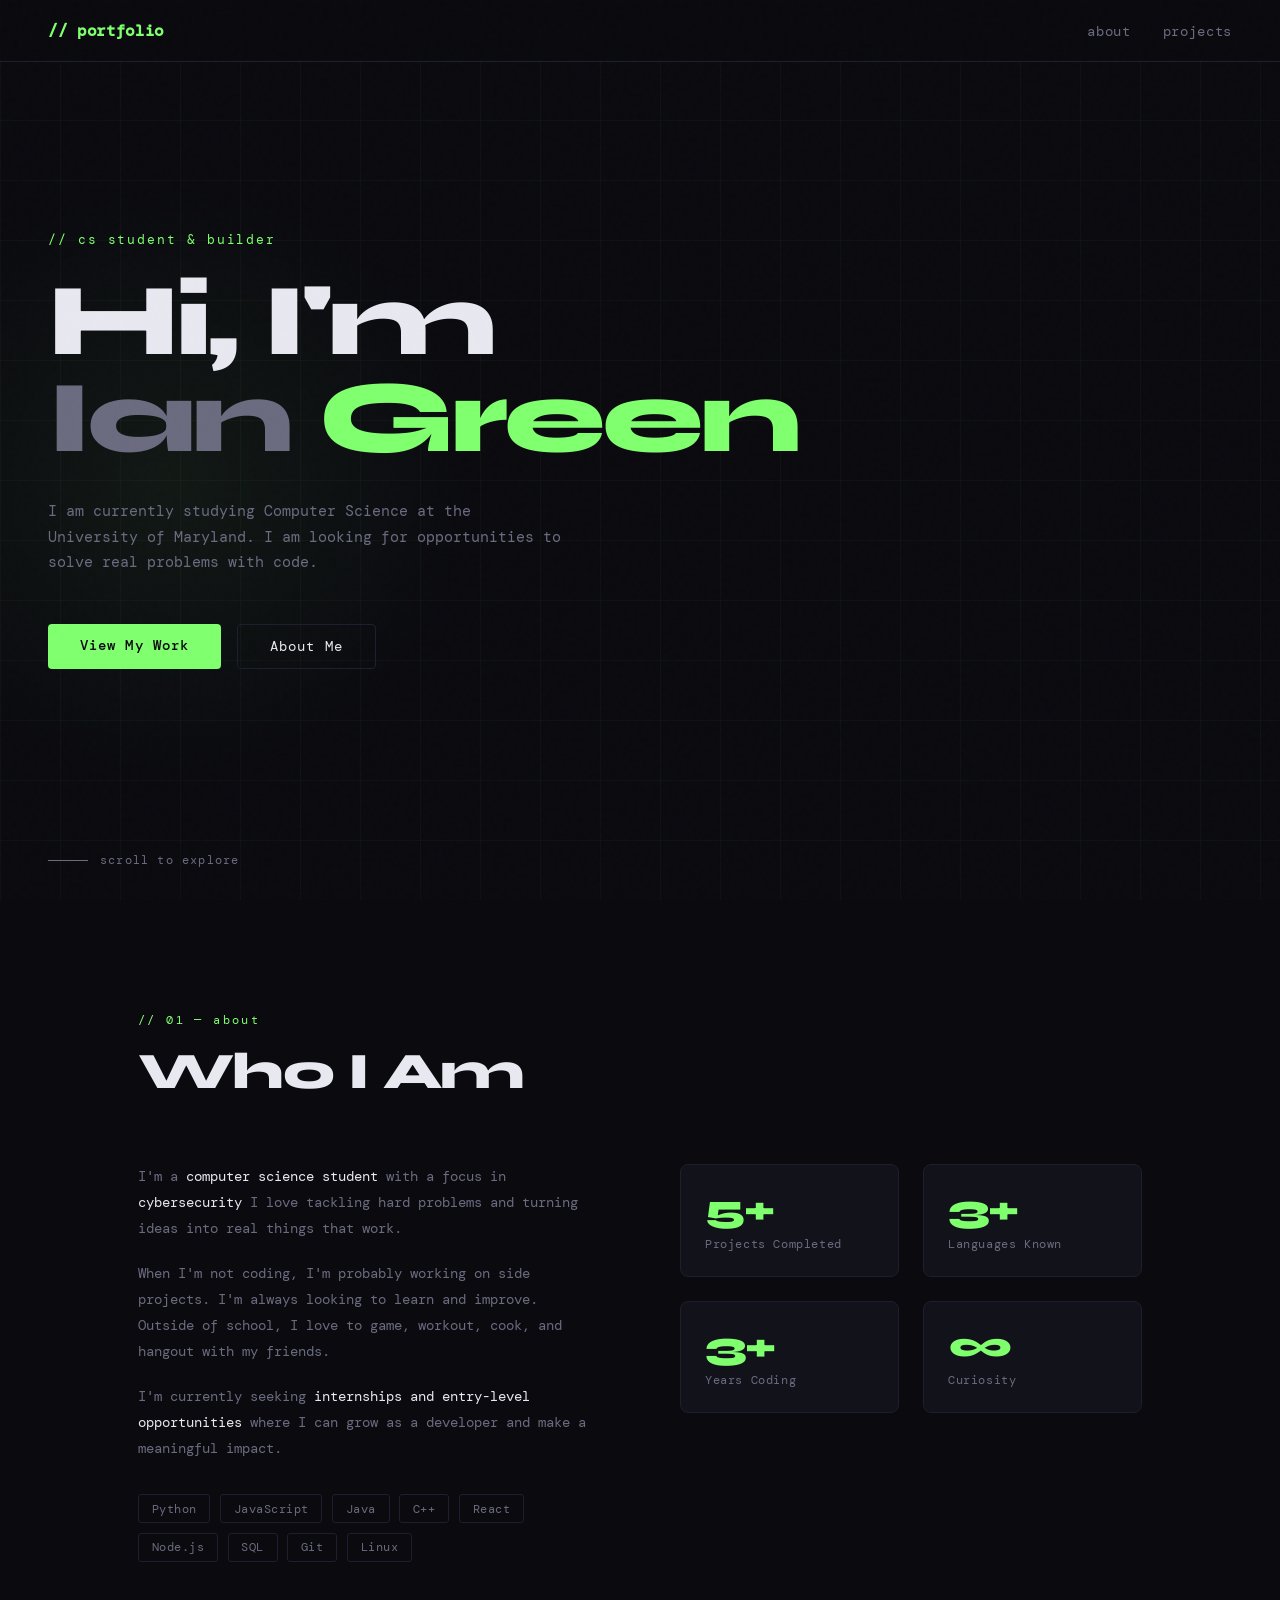
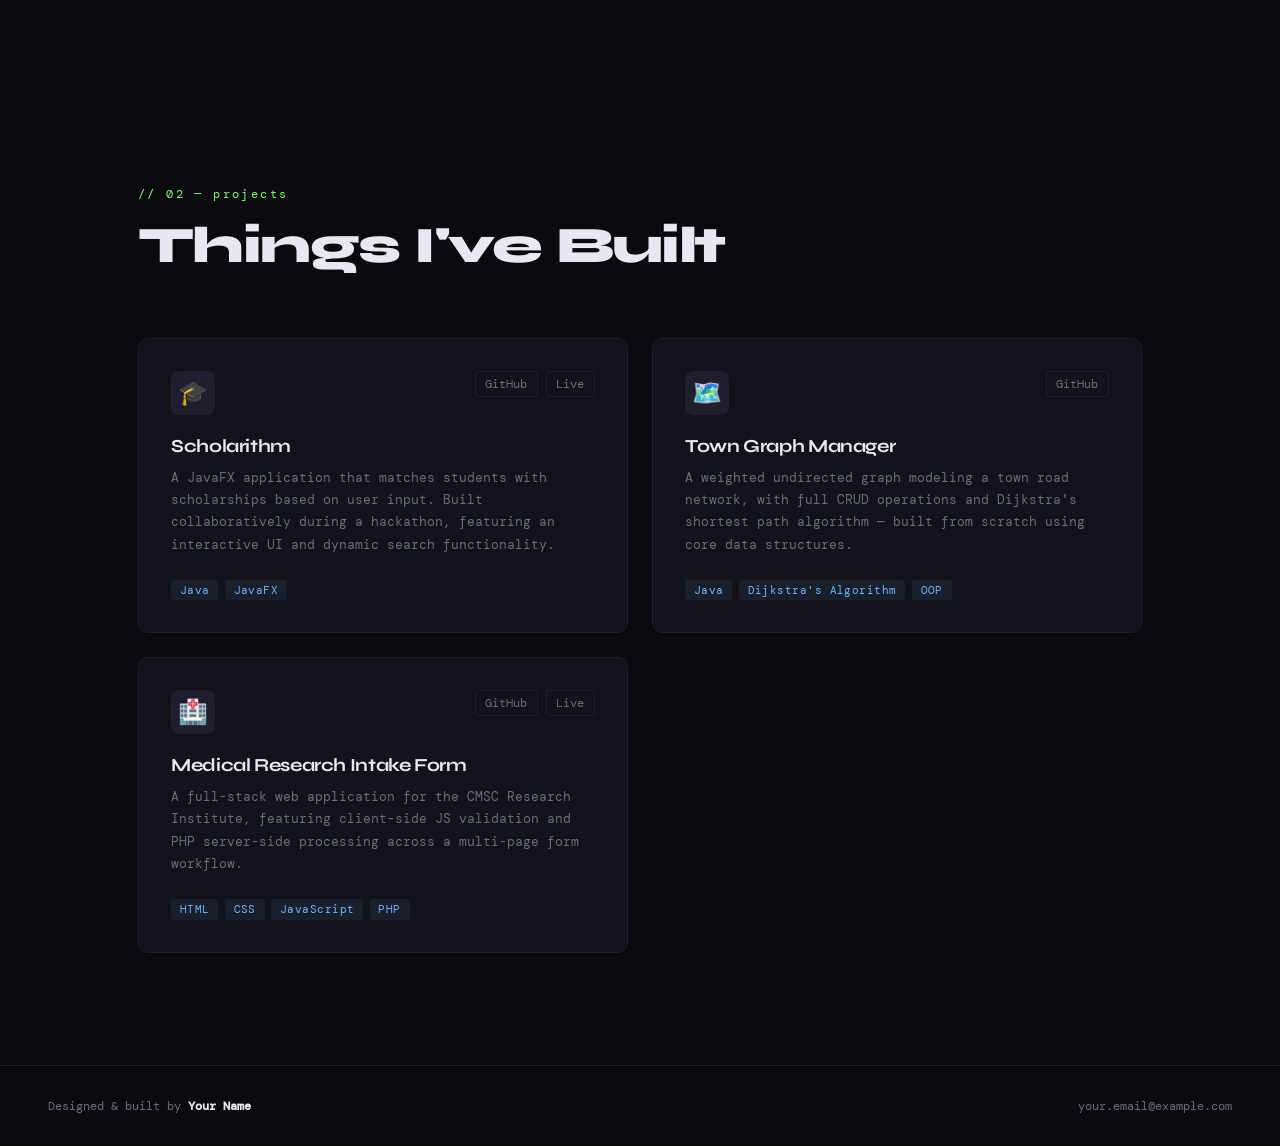
==== index.html @ 75ab5531 "added projects" ====
<!DOCTYPE html>
<html lang="en">
<head>
  <meta charset="UTF-8" />
  <meta name="viewport" content="width=device-width, initial-scale=1.0"/>
  <title>My Portfolio</title>
  <link href="https://fonts.googleapis.com/css2?family=Syne:wght@400;600;700;800&family=DM+Mono:wght@300;400;500&display=swap" rel="stylesheet"/>
  <link rel="stylesheet" href="style.css" />
</head>
<body>

<!-- NAV -->
<nav>
  <div class="nav-logo">// portfolio</div>
  <ul class="nav-links">
    <li><a href="#about">about</a></li>
    <li><a href="#projects">projects</a></li>
  </ul>
</nav>

<!-- HERO -->
<section id="hero">
  <div class="hero-grid-bg"></div>
  <div class="hero-glow"></div>
  <p class="hero-tag">// cs student &amp; builder</p>
  <h1>
    Hi, I'm<br>
    <span class="line2">Ian <span class="accent">Green</span></span>
  </h1>
  <p class="hero-desc">
    I am currently studying Computer Science at the University of Maryland.
    I am looking for opportunities to solve real problems with code.
  </p>
  <div class="hero-cta">
    <a href="#projects" class="btn btn-primary">View My Work</a>
    <a href="#about" class="btn btn-ghost">About Me</a>
  </div>
  <div class="hero-scroll">scroll to explore</div>
</section>

<!-- ABOUT -->
<section id="about">
  <p class="section-label reveal">// 01 — about</p>
  <h2 class="section-title reveal">Who I Am</h2>
  <div class="about-grid">
    <div class="about-text reveal">
      <p>
        I'm a <span>computer science student</span> with a focus in <span>cybersecurity</span>
        I love tackling hard problems and turning ideas into real things
        that work.
      </p>
      <p>
        When I'm not coding, I'm probably working on side projects.
        I'm always looking to learn and improve.
        Outside of school, I love to game, workout, cook, and hangout with my friends.
      </p>
      <p>
        I'm currently seeking <span>internships and entry-level
        opportunities</span> where I can grow as a developer and make
        a meaningful impact.
      </p>
      <div class="skills-list">
        <span class="skill-tag">Python</span>
        <span class="skill-tag">JavaScript</span>
        <span class="skill-tag">Java</span>
        <span class="skill-tag">C++</span>
        <span class="skill-tag">React</span>
        <span class="skill-tag">Node.js</span>
        <span class="skill-tag">SQL</span>
        <span class="skill-tag">Git</span>
        <span class="skill-tag">Linux</span>
      </div>
    </div>
    <div class="about-stats reveal">
      <div class="stat-card">
        <div class="stat-num">5+</div>
        <div class="stat-label">Projects Completed</div>
      </div>
      <div class="stat-card">
        <div class="stat-num">3+</div>
        <div class="stat-label">Languages Known</div>
      </div>
      <div class="stat-card">
        <div class="stat-num">3+</div>
        <div class="stat-label">Years Coding</div>
      </div>
      <div class="stat-card">
        <div class="stat-num">∞</div>
        <div class="stat-label">Curiosity</div>
      </div>
    </div>
  </div>
</section>

<!-- PROJECTS -->
<section id="projects">
  <p class="section-label reveal">// 02 — projects</p>
  <h2 class="section-title reveal">Things I've Built</h2>
  <div class="projects-grid">

    <div class="project-card reveal">
      <div class="project-top">
        <div class="project-icon">🎓</div>
        <div class="project-links">
          <a href="#">GitHub</a>
          <a href="#">Live</a>
        </div>
      </div>
      <div class="project-name">Scholarithm</div>
      <p class="project-desc">
        A JavaFX application that matches students with scholarships based on
        user input. Built collaboratively during a hackathon, featuring an
        interactive UI and dynamic search functionality.
      </p>
      <div class="project-stack">
        <span class="stack-tag">Java</span>
        <span class="stack-tag">JavaFX</span>
      </div>
    </div>

    <div class="project-card reveal">
      <div class="project-top">
        <div class="project-icon">🗺️</div>
        <div class="project-links">
          <a href="#">GitHub</a>
        </div>
      </div>
      <div class="project-name">Town Graph Manager</div>
      <p class="project-desc">
        A weighted undirected graph modeling a town road network, with full
        CRUD operations and Dijkstra's shortest path algorithm — built from
        scratch using core data structures.
      </p>
      <div class="project-stack">
        <span class="stack-tag">Java</span>
        <span class="stack-tag">Dijkstra's Algorithm</span>
        <span class="stack-tag">OOP</span>
      </div>
    </div>

    <div class="project-card reveal">
      <div class="project-top">
        <div class="project-icon">🏥</div>
        <div class="project-links">
          <a href="#">GitHub</a>
          <a href="#">Live</a>
        </div>
      </div>
      <div class="project-name">Medical Research Intake Form</div>
      <p class="project-desc">
        A full-stack web application for the CMSC Research Institute, featuring
        client-side JS validation and PHP server-side processing across a
        multi-page form workflow.
      </p>
      <div class="project-stack">
        <span class="stack-tag">HTML</span>
        <span class="stack-tag">CSS</span>
        <span class="stack-tag">JavaScript</span>
        <span class="stack-tag">PHP</span>
      </div>
    </div>

  </div>
</section>

<!-- FOOTER -->
<footer>
  <span>Designed &amp; built by <strong style="color:var(--text)">Your Name</strong></span>
  <span>your.email@example.com</span>
</footer>

<script src="script.js"></script>
</body>
</html>
---- style.css ----
*, *::before, *::after { box-sizing: border-box; margin: 0; padding: 0; }

:root {
  --bg: #0a0a0f;
  --surface: #12121a;
  --border: #1e1e2e;
  --accent: #7fff6e;
  --accent2: #6eb5ff;
  --text: #e8e8f0;
  --muted: #6b6b80;
  --font-display: 'Syne', sans-serif;
  --font-mono: 'DM Mono', monospace;
}

html { scroll-behavior: smooth; }

body {
  background: var(--bg);
  color: var(--text);
  font-family: var(--font-display);
  overflow-x: hidden;
}

/* ── NOISE OVERLAY ── */
body::before {
  content: '';
  position: fixed;
  inset: 0;
  background-image: url("data:image/svg+xml,%3Csvg viewBox='0 0 200 200' xmlns='http://www.w3.org/2000/svg'%3E%3Cfilter id='n'%3E%3CfeTurbulence type='fractalNoise' baseFrequency='0.9' numOctaves='4' stitchTiles='stitch'/%3E%3C/filter%3E%3Crect width='100%25' height='100%25' filter='url(%23n)' opacity='0.04'/%3E%3C/svg%3E");
  pointer-events: none;
  z-index: 1000;
  opacity: 0.4;
}

/* ── NAV ── */
nav {
  position: fixed;
  top: 0; left: 0; right: 0;
  z-index: 100;
  display: flex;
  justify-content: space-between;
  align-items: center;
  padding: 1.25rem 3rem;
  backdrop-filter: blur(12px);
  border-bottom: 1px solid var(--border);
  background: rgba(10,10,15,0.7);
}

.nav-logo {
  font-size: 1rem;
  font-weight: 800;
  letter-spacing: -0.02em;
  color: var(--accent);
  font-family: var(--font-mono);
}

.nav-links { display: flex; gap: 2rem; list-style: none; }
.nav-links a {
  color: var(--muted);
  text-decoration: none;
  font-size: 0.85rem;
  font-family: var(--font-mono);
  letter-spacing: 0.05em;
  transition: color 0.2s;
}
.nav-links a:hover { color: var(--accent); }

/* ── HERO ── */
#hero {
  min-height: 100vh;
  display: flex;
  flex-direction: column;
  justify-content: center;
  padding: 0 3rem;
  position: relative;
  overflow: hidden;
}

.hero-grid-bg {
  position: absolute;
  inset: 0;
  background-image:
    linear-gradient(rgba(127,255,110,0.03) 1px, transparent 1px),
    linear-gradient(90deg, rgba(127,255,110,0.03) 1px, transparent 1px);
  background-size: 60px 60px;
  pointer-events: none;
}

.hero-glow {
  position: absolute;
  top: 20%; left: -10%;
  width: 600px; height: 600px;
  background: radial-gradient(circle, rgba(127,255,110,0.06) 0%, transparent 70%);
  pointer-events: none;
}

.hero-tag {
  font-family: var(--font-mono);
  font-size: 0.8rem;
  color: var(--accent);
  letter-spacing: 0.15em;
  margin-bottom: 1.5rem;
  opacity: 0;
  animation: fadeUp 0.6s 0.2s forwards;
}

h1 {
  font-size: clamp(3rem, 8vw, 7rem);
  font-weight: 800;
  line-height: 0.95;
  letter-spacing: -0.04em;
  margin-bottom: 2rem;
  opacity: 0;
  animation: fadeUp 0.7s 0.4s forwards;
}

h1 .line2 { color: var(--muted); }
h1 .accent { color: var(--accent); }

.hero-desc {
  max-width: 520px;
  font-family: var(--font-mono);
  font-size: 0.95rem;
  line-height: 1.7;
  color: var(--muted);
  margin-bottom: 3rem;
  opacity: 0;
  animation: fadeUp 0.7s 0.6s forwards;
}

.hero-cta {
  display: flex; gap: 1rem; flex-wrap: wrap;
  opacity: 0;
  animation: fadeUp 0.7s 0.8s forwards;
}

.btn {
  padding: 0.8rem 2rem;
  font-family: var(--font-mono);
  font-size: 0.85rem;
  letter-spacing: 0.08em;
  border-radius: 4px;
  text-decoration: none;
  cursor: pointer;
  transition: all 0.2s;
  border: none;
}
.btn-primary {
  background: var(--accent);
  color: #0a0a0f;
  font-weight: 500;
}
.btn-primary:hover { background: #a0ffaa; transform: translateY(-2px); }
.btn-ghost {
  background: transparent;
  color: var(--text);
  border: 1px solid var(--border);
}
.btn-ghost:hover { border-color: var(--accent); color: var(--accent); transform: translateY(-2px); }

.hero-scroll {
  position: absolute;
  bottom: 2rem; left: 3rem;
  font-family: var(--font-mono);
  font-size: 0.75rem;
  color: var(--muted);
  letter-spacing: 0.1em;
  display: flex; align-items: center; gap: 0.75rem;
  opacity: 0;
  animation: fadeUp 0.7s 1.1s forwards;
}
.hero-scroll::before {
  content: '';
  display: block;
  width: 40px; height: 1px;
  background: var(--muted);
}

/* ── SECTIONS ── */
section { padding: 7rem 3rem; }
.section-label {
  font-family: var(--font-mono);
  font-size: 0.75rem;
  color: var(--accent);
  letter-spacing: 0.2em;
  margin-bottom: 1rem;
}
.section-title {
  font-size: clamp(2rem, 4vw, 3.5rem);
  font-weight: 800;
  letter-spacing: -0.03em;
  margin-bottom: 4rem;
  line-height: 1.1;
}

/* ── ABOUT ── */
#about { max-width: 1100px; margin: 0 auto; }
.about-grid {
  display: grid;
  grid-template-columns: 1fr 1fr;
  gap: 5rem;
  align-items: start;
}

.about-text p {
  font-family: var(--font-mono);
  font-size: 0.9rem;
  line-height: 1.8;
  color: var(--muted);
  margin-bottom: 1.2rem;
}
.about-text p span { color: var(--text); }

.about-stats {
  display: grid;
  grid-template-columns: 1fr 1fr;
  gap: 1.5rem;
}
.stat-card {
  background: var(--surface);
  border: 1px solid var(--border);
  border-radius: 8px;
  padding: 1.5rem;
  transition: border-color 0.2s, transform 0.2s;
}
.stat-card:hover { border-color: var(--accent); transform: translateY(-3px); }
.stat-num {
  font-size: 2.5rem;
  font-weight: 800;
  color: var(--accent);
  letter-spacing: -0.04em;
  line-height: 1;
  margin-bottom: 0.4rem;
}
.stat-label {
  font-family: var(--font-mono);
  font-size: 0.75rem;
  color: var(--muted);
  letter-spacing: 0.05em;
}

.skills-list {
  margin-top: 2rem;
  display: flex;
  flex-wrap: wrap;
  gap: 0.6rem;
}
.skill-tag {
  font-family: var(--font-mono);
  font-size: 0.75rem;
  padding: 0.35rem 0.8rem;
  background: transparent;
  border: 1px solid var(--border);
  border-radius: 3px;
  color: var(--muted);
  letter-spacing: 0.04em;
  transition: all 0.2s;
}
.skill-tag:hover { border-color: var(--accent2); color: var(--accent2); }

/* ── PROJECTS ── */
#projects { max-width: 1100px; margin: 0 auto; }

.projects-grid {
  display: grid;
  grid-template-columns: repeat(auto-fill, minmax(320px, 1fr));
  gap: 1.5rem;
}

.project-card {
  background: var(--surface);
  border: 1px solid var(--border);
  border-radius: 10px;
  padding: 2rem;
  position: relative;
  overflow: hidden;
  transition: border-color 0.3s, transform 0.3s;
  cursor: default;
}
.project-card::before {
  content: '';
  position: absolute;
  top: 0; left: 0; right: 0;
  height: 2px;
  background: linear-gradient(90deg, var(--accent), var(--accent2));
  transform: scaleX(0);
  transform-origin: left;
  transition: transform 0.3s;
}
.project-card:hover { border-color: transparent; transform: translateY(-5px); }
.project-card:hover::before { transform: scaleX(1); }

.project-top {
  display: flex;
  justify-content: space-between;
  align-items: flex-start;
  margin-bottom: 1.25rem;
}
.project-icon {
  font-size: 1.5rem;
  background: var(--border);
  width: 44px; height: 44px;
  border-radius: 8px;
  display: flex; align-items: center; justify-content: center;
}
.project-links { display: flex; gap: 0.5rem; }
.project-links a {
  color: var(--muted);
  text-decoration: none;
  font-size: 0.75rem;
  font-family: var(--font-mono);
  padding: 0.25rem 0.6rem;
  border: 1px solid var(--border);
  border-radius: 3px;
  transition: all 0.2s;
}
.project-links a:hover { color: var(--accent); border-color: var(--accent); }

.project-name {
  font-size: 1.15rem;
  font-weight: 700;
  margin-bottom: 0.6rem;
  letter-spacing: -0.02em;
}
.project-desc {
  font-family: var(--font-mono);
  font-size: 0.82rem;
  line-height: 1.7;
  color: var(--muted);
  margin-bottom: 1.5rem;
}
.project-stack {
  display: flex; flex-wrap: wrap; gap: 0.4rem;
}
.stack-tag {
  font-family: var(--font-mono);
  font-size: 0.7rem;
  color: var(--accent2);
  background: rgba(110,181,255,0.08);
  padding: 0.2rem 0.55rem;
  border-radius: 3px;
  letter-spacing: 0.04em;
}

/* ── FOOTER ── */
footer {
  border-top: 1px solid var(--border);
  padding: 2rem 3rem;
  display: flex;
  justify-content: space-between;
  align-items: center;
  font-family: var(--font-mono);
  font-size: 0.78rem;
  color: var(--muted);
}

/* ── ANIMATIONS ── */
@keyframes fadeUp {
  from { opacity: 0; transform: translateY(24px); }
  to   { opacity: 1; transform: translateY(0); }
}

.reveal {
  opacity: 0;
  transform: translateY(30px);
  transition: opacity 0.6s, transform 0.6s;
}
.reveal.visible { opacity: 1; transform: none; }

/* ── RESPONSIVE ── */
@media (max-width: 768px) {
  nav { padding: 1rem 1.5rem; }
  .nav-links { display: none; }
  #hero, section { padding-left: 1.5rem; padding-right: 1.5rem; }
  .about-grid { grid-template-columns: 1fr; gap: 3rem; }
  .hero-scroll { left: 1.5rem; }
  footer { flex-direction: column; gap: 0.5rem; text-align: center; }
}
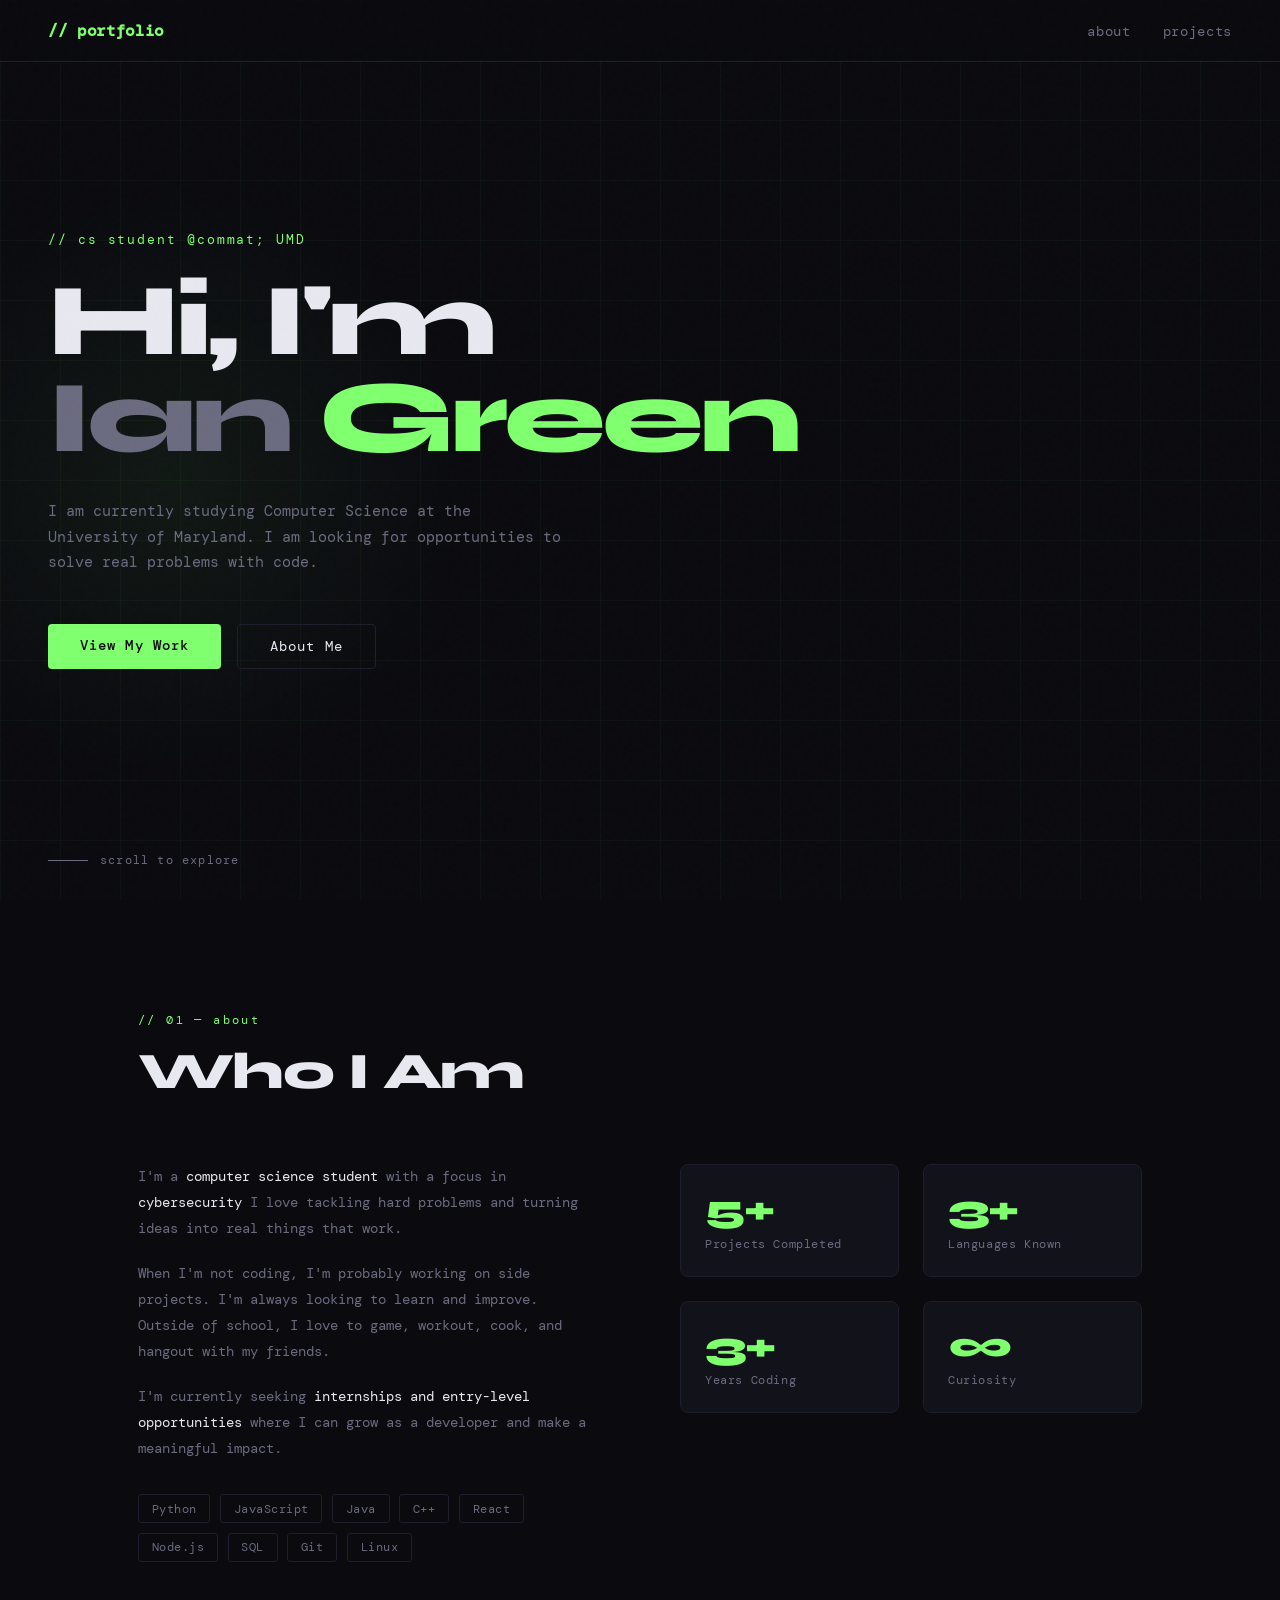
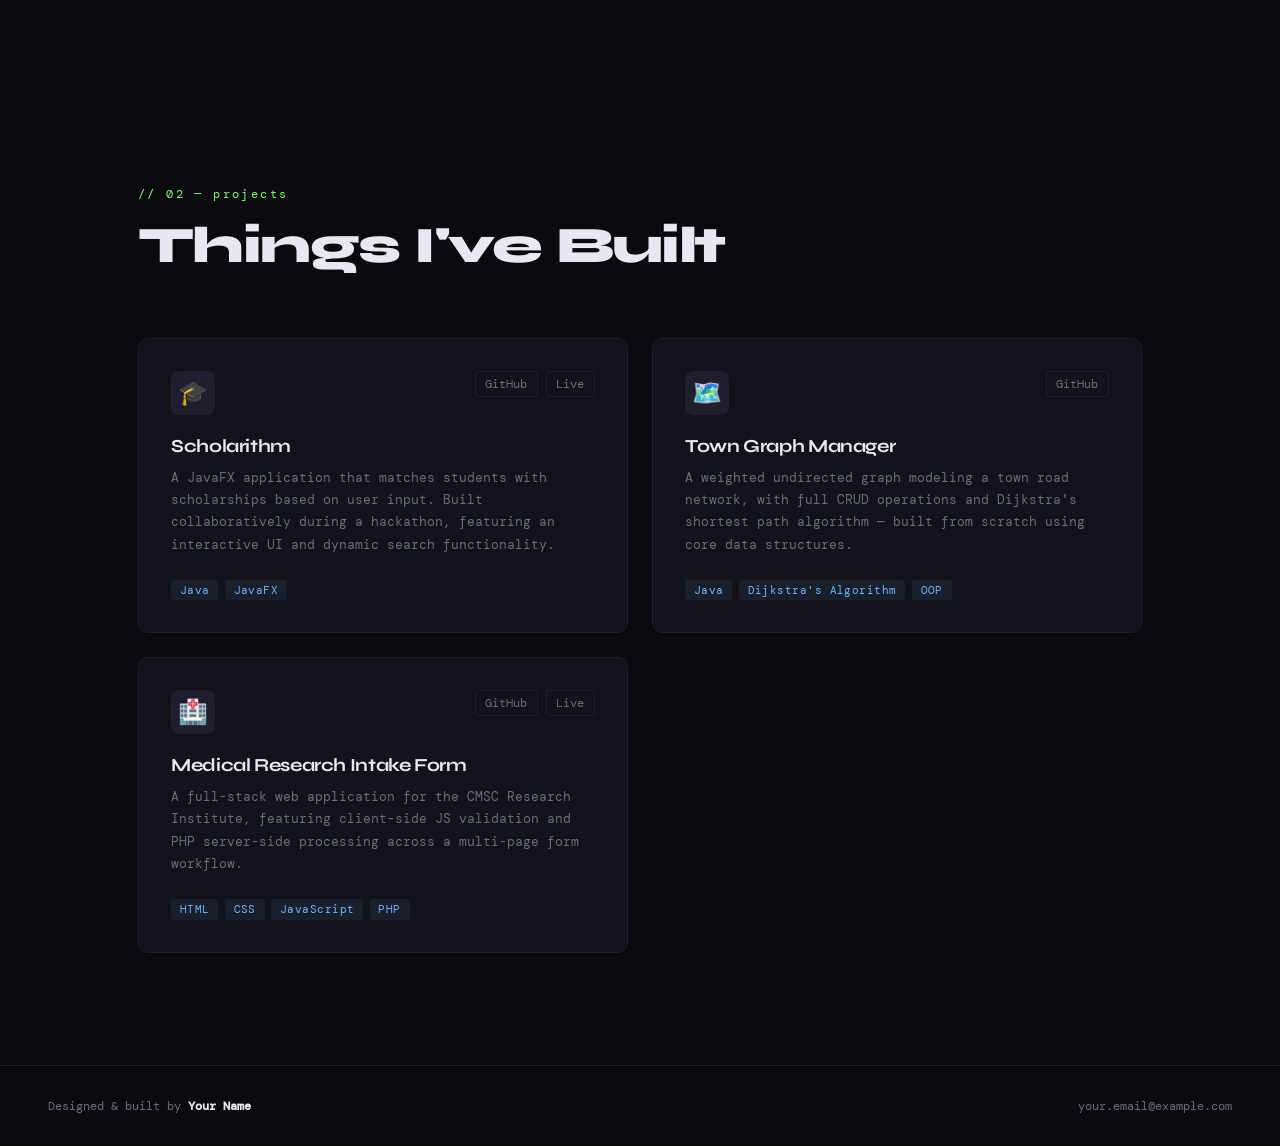
==== commit 17c68967: "Update hero tag to include '@commat; UMD'" ====
--- a/index.html
+++ b/index.html
@@ -22,7 +22,7 @@
 <section id="hero">
   <div class="hero-grid-bg"></div>
   <div class="hero-glow"></div>
-  <p class="hero-tag">// cs student &amp; builder</p>
+  <p class="hero-tag">// cs student @commat; UMD </p>
   <h1>
     Hi, I'm<br>
     <span class="line2">Ian <span class="accent">Green</span></span>
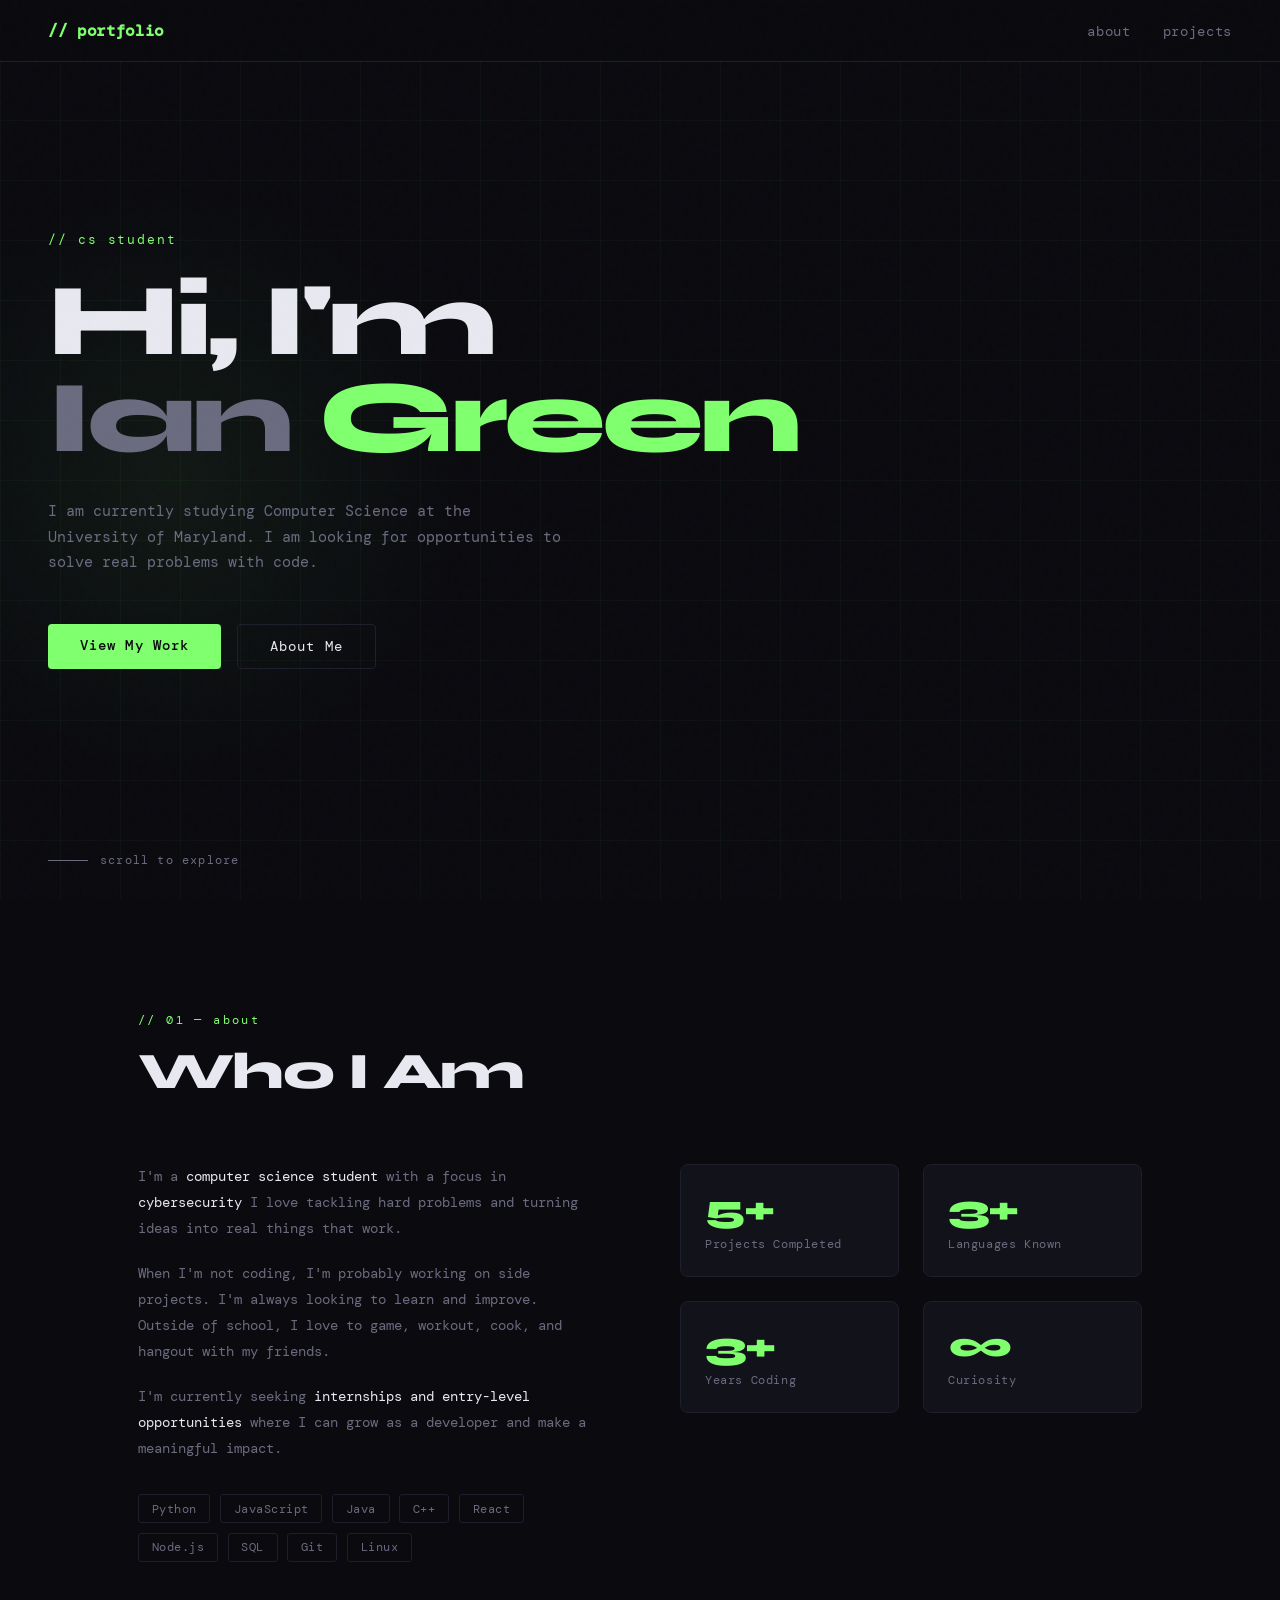
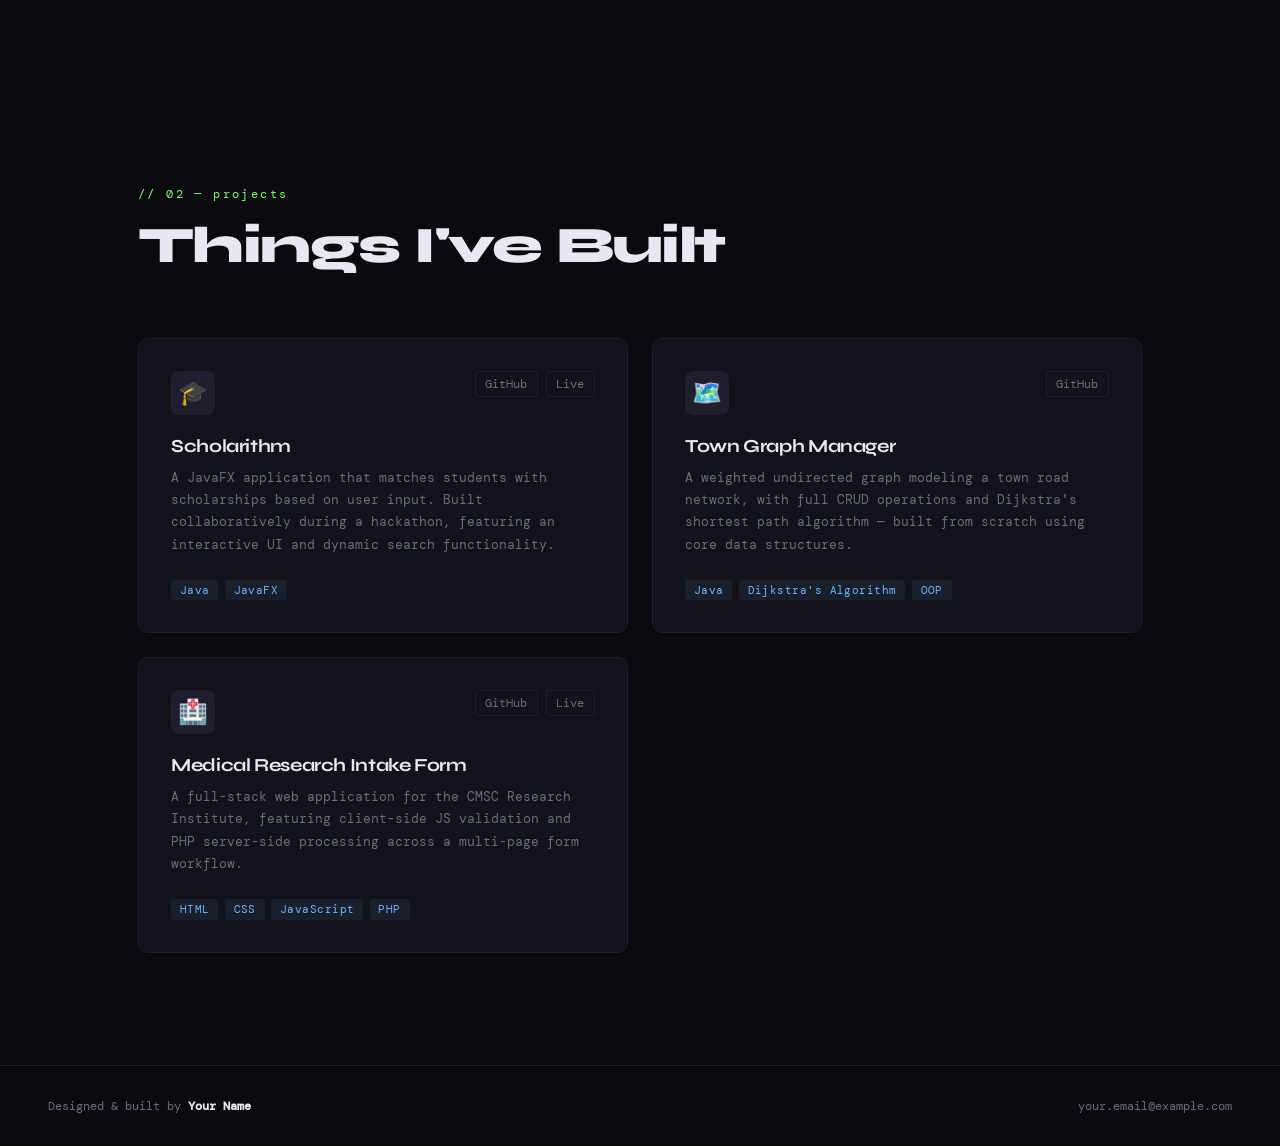
==== commit f613be87: "Remove '@commat; UMD' from hero tag" ====
--- a/index.html
+++ b/index.html
@@ -22,7 +22,7 @@
 <section id="hero">
   <div class="hero-grid-bg"></div>
   <div class="hero-glow"></div>
-  <p class="hero-tag">// cs student @commat; UMD </p>
+  <p class="hero-tag">// cs student </p>
   <h1>
     Hi, I'm<br>
     <span class="line2">Ian <span class="accent">Green</span></span>
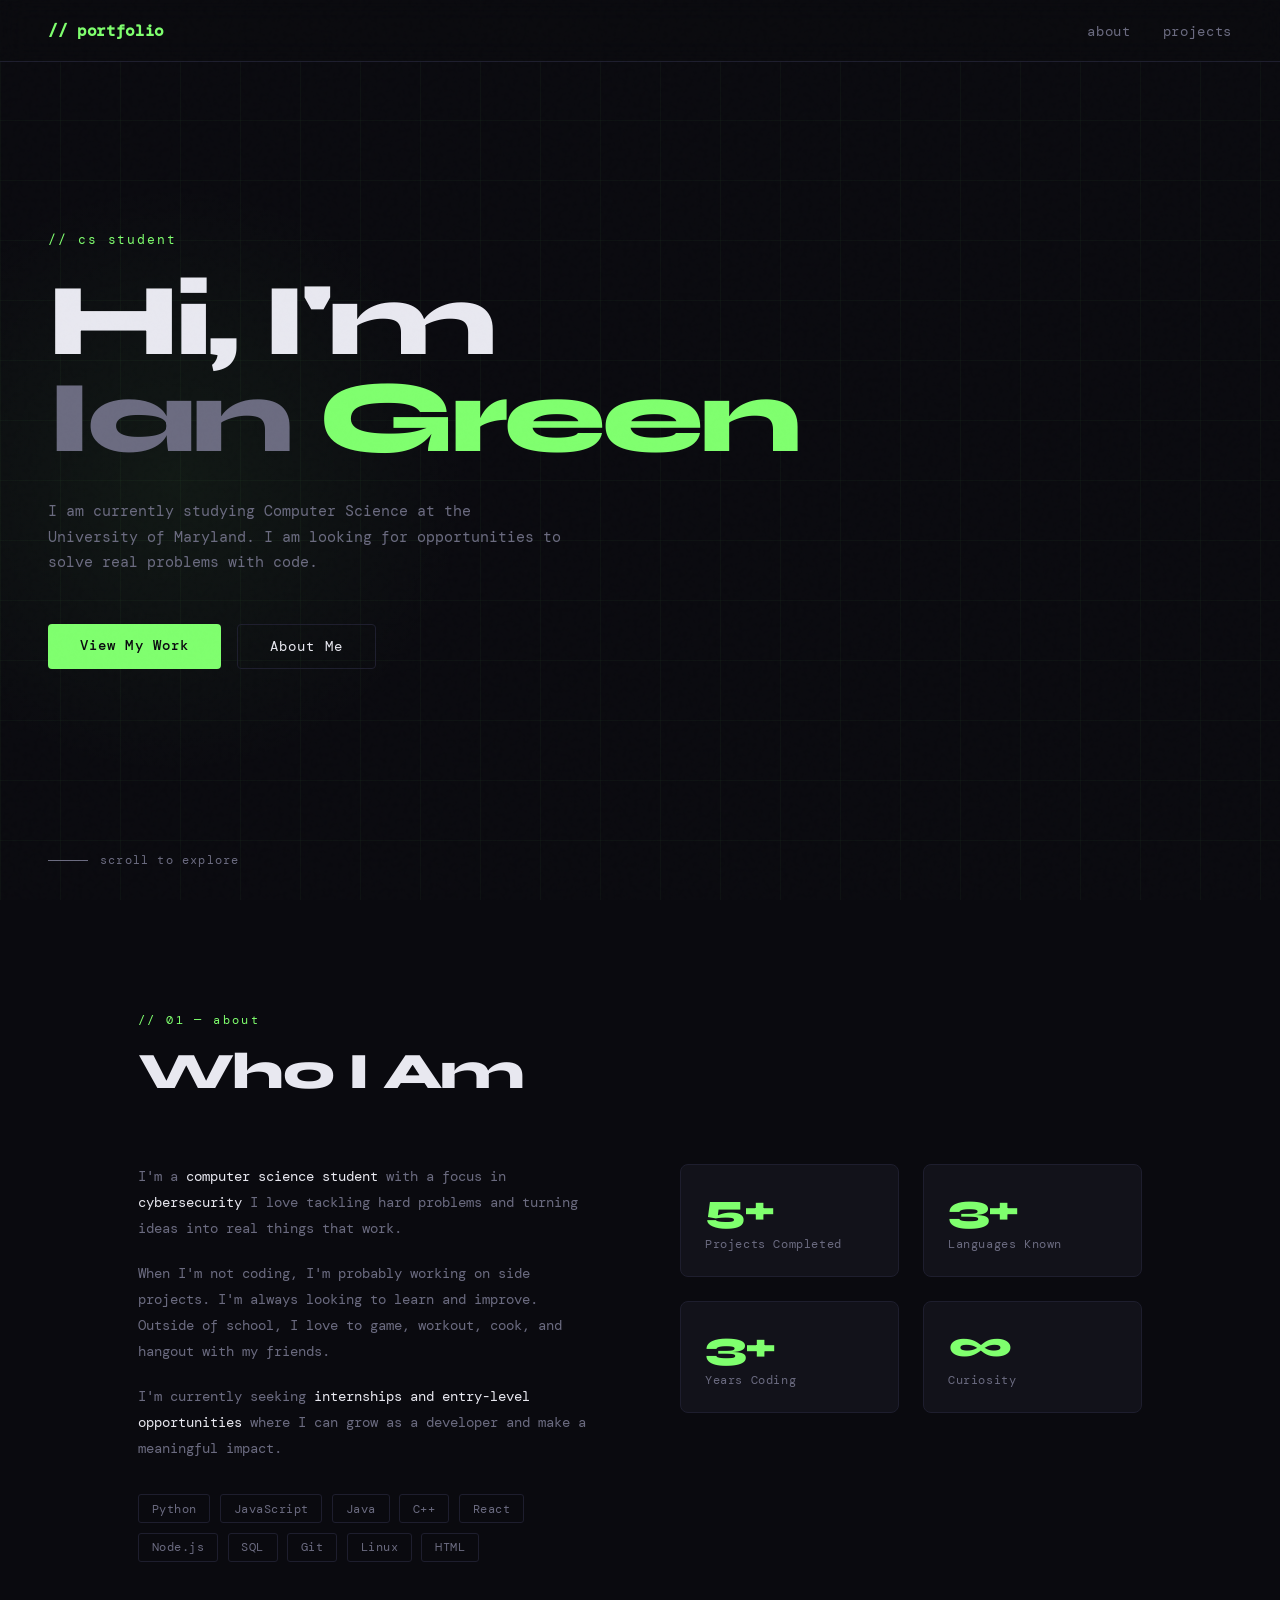
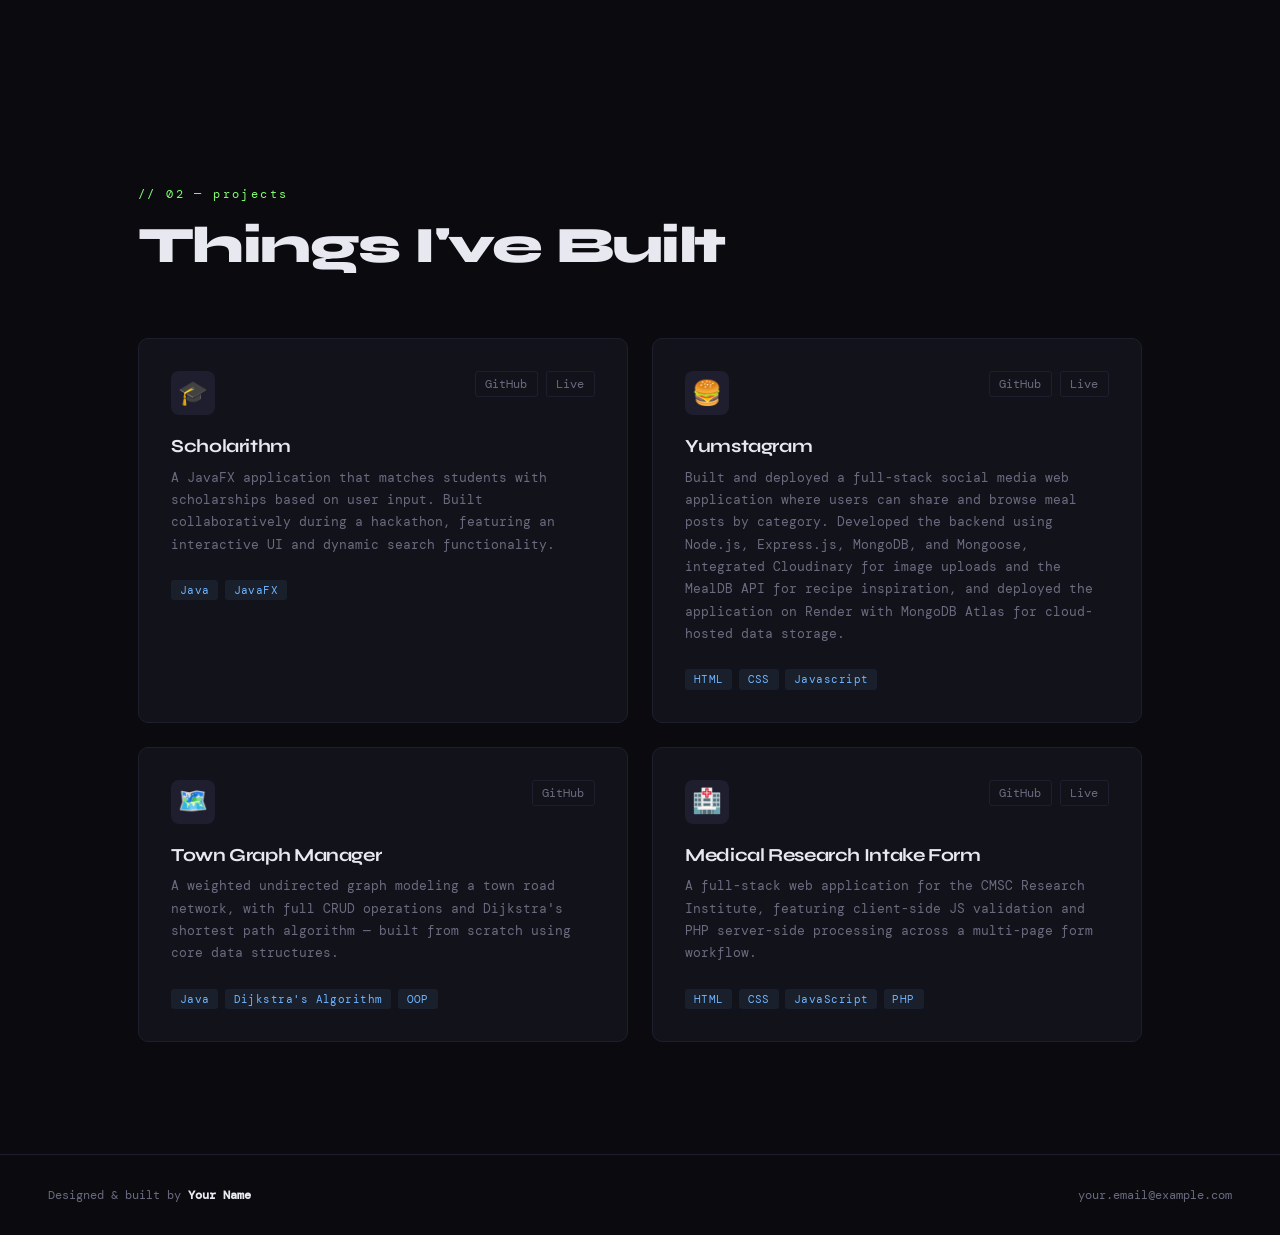
==== commit 29ded5d0: "Add project card for Yumstagram Added a new project card for 'Yumstagram' with details about its fea" ====
--- a/index.html
+++ b/index.html
@@ -69,6 +69,7 @@
         <span class="skill-tag">SQL</span>
         <span class="skill-tag">Git</span>
         <span class="skill-tag">Linux</span>
+        <span class="skill-tag">HTML</span>
       </div>
     </div>
     <div class="about-stats reveal">
@@ -118,6 +119,29 @@
       </div>
     </div>
 
+      <div class="project-card reveal">
+      <div class="project-top">
+        <div class="project-icon">🍔</div>
+        <div class="project-links">
+          <a href="#">GitHub</a>
+          <a href="#">Live</a>
+        </div>
+      </div>
+      <div class="project-name">Yumstagram</div>
+      <p class="project-desc">
+        Built and deployed a full-stack social media web application where users 
+        can share and browse meal posts by category. Developed the backend using Node.js, 
+        Express.js, MongoDB, and Mongoose, integrated Cloudinary for image uploads and 
+        the MealDB API for recipe inspiration, and deployed the application on Render 
+        with MongoDB Atlas for cloud-hosted data storage.
+      </p>
+      <div class="project-stack">
+        <span class="stack-tag">HTML</span>
+        <span class="stack-tag">CSS</span>
+        <span class="stack-tag">Javascript</span>
+      </div>
+    </div>
+    
     <div class="project-card reveal">
       <div class="project-top">
         <div class="project-icon">🗺️</div>
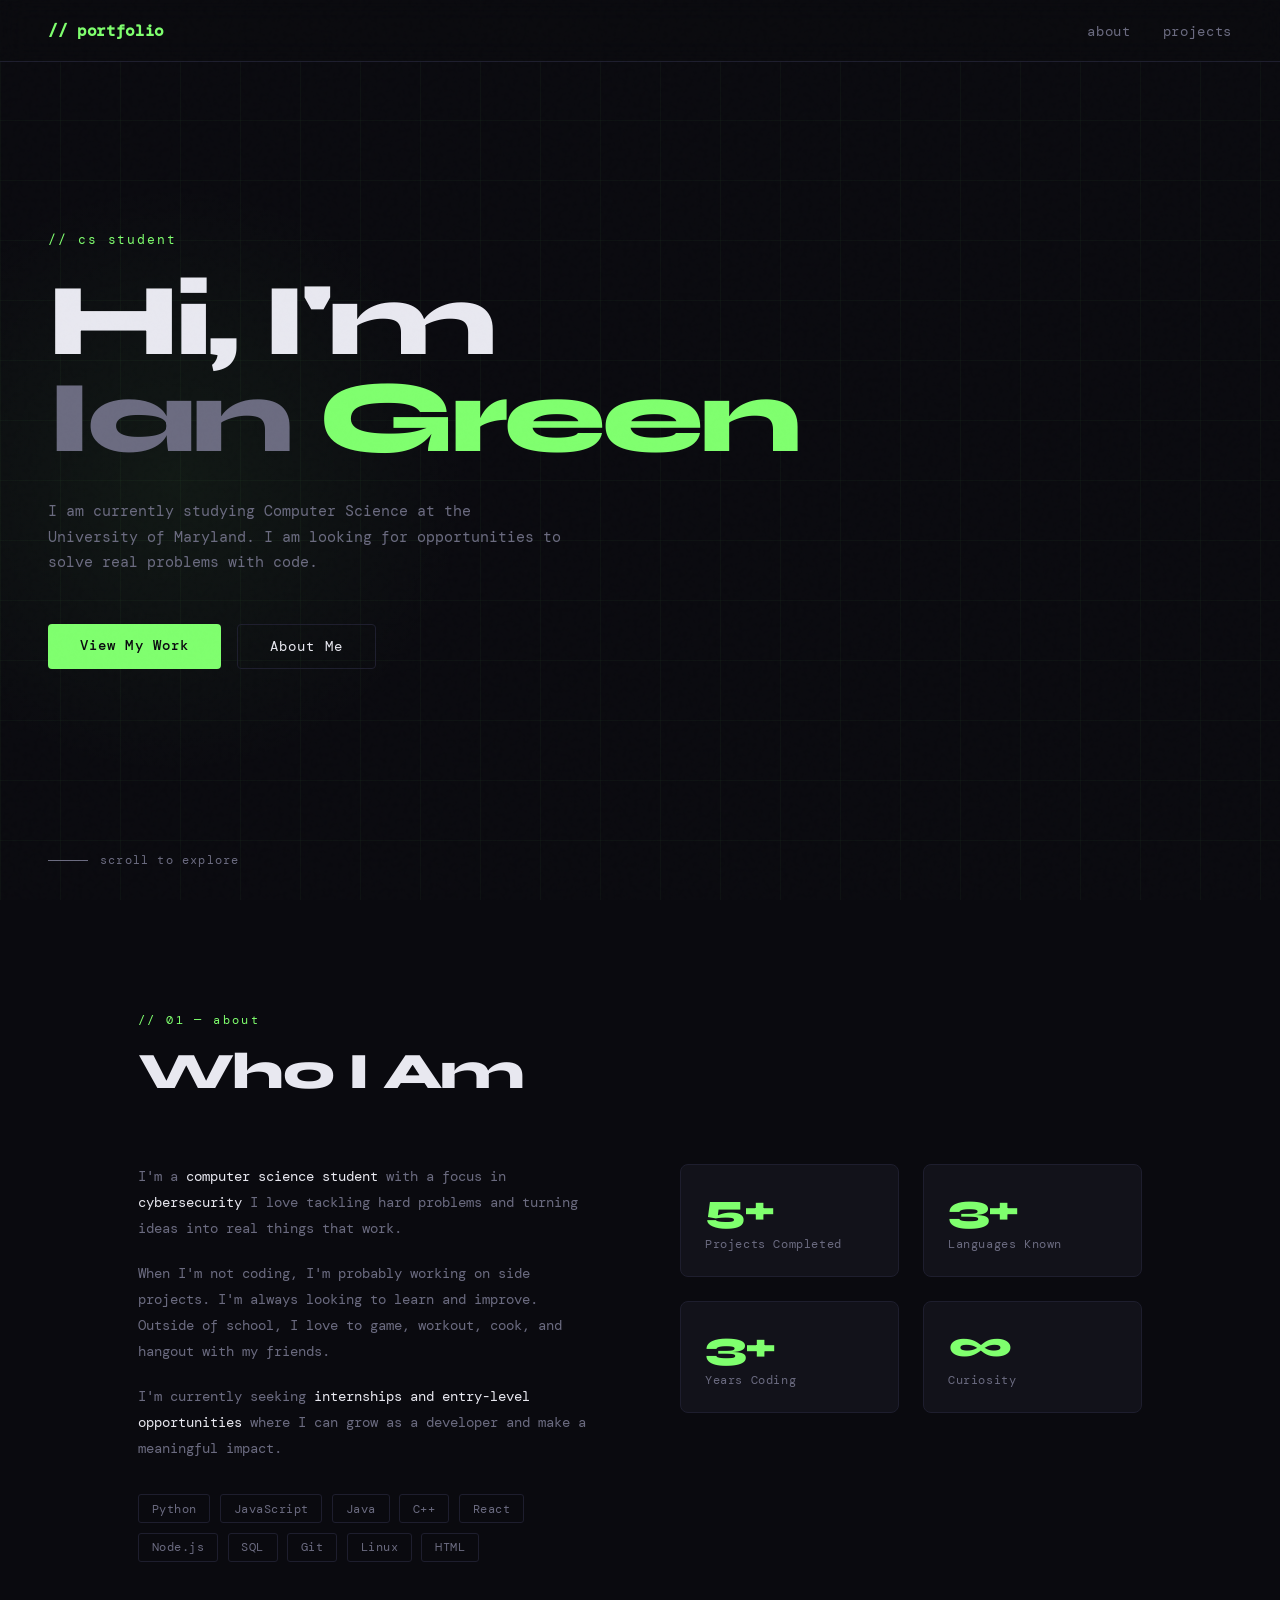
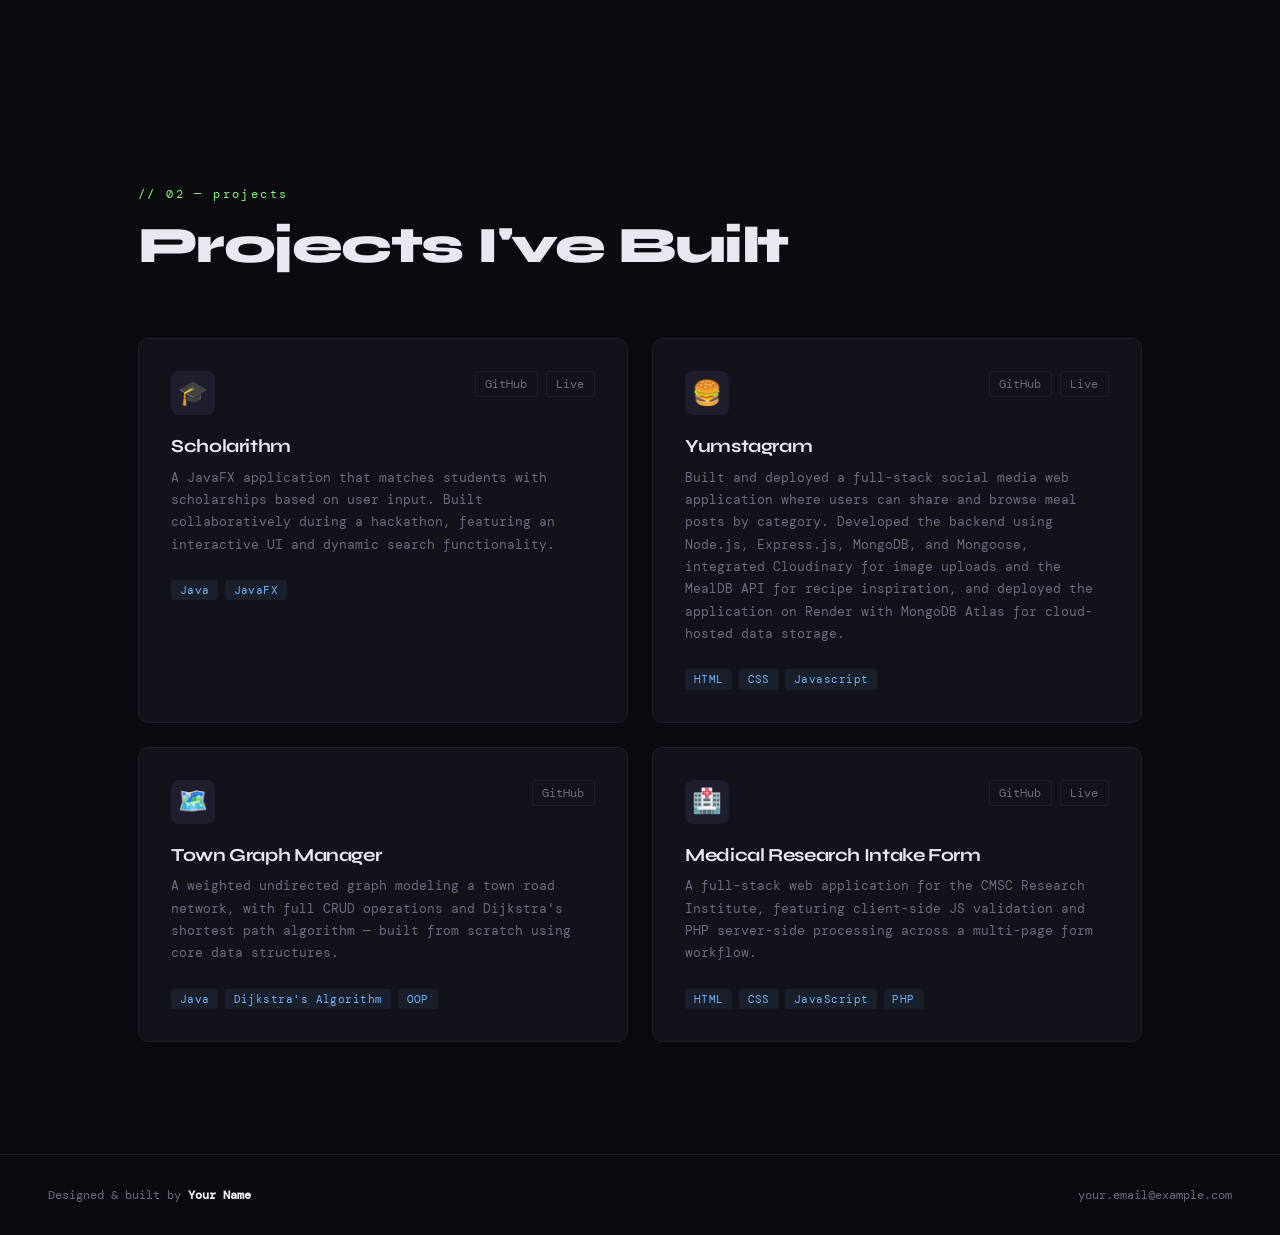
==== commit e48d3c07: "Update section title from 'Things I've Built' to 'Projects I've Built'" ====
--- a/index.html
+++ b/index.html
@@ -96,7 +96,7 @@
 <!-- PROJECTS -->
 <section id="projects">
   <p class="section-label reveal">// 02 — projects</p>
-  <h2 class="section-title reveal">Things I've Built</h2>
+  <h2 class="section-title reveal">Projects I've Built</h2>
   <div class="projects-grid">
 
     <div class="project-card reveal">
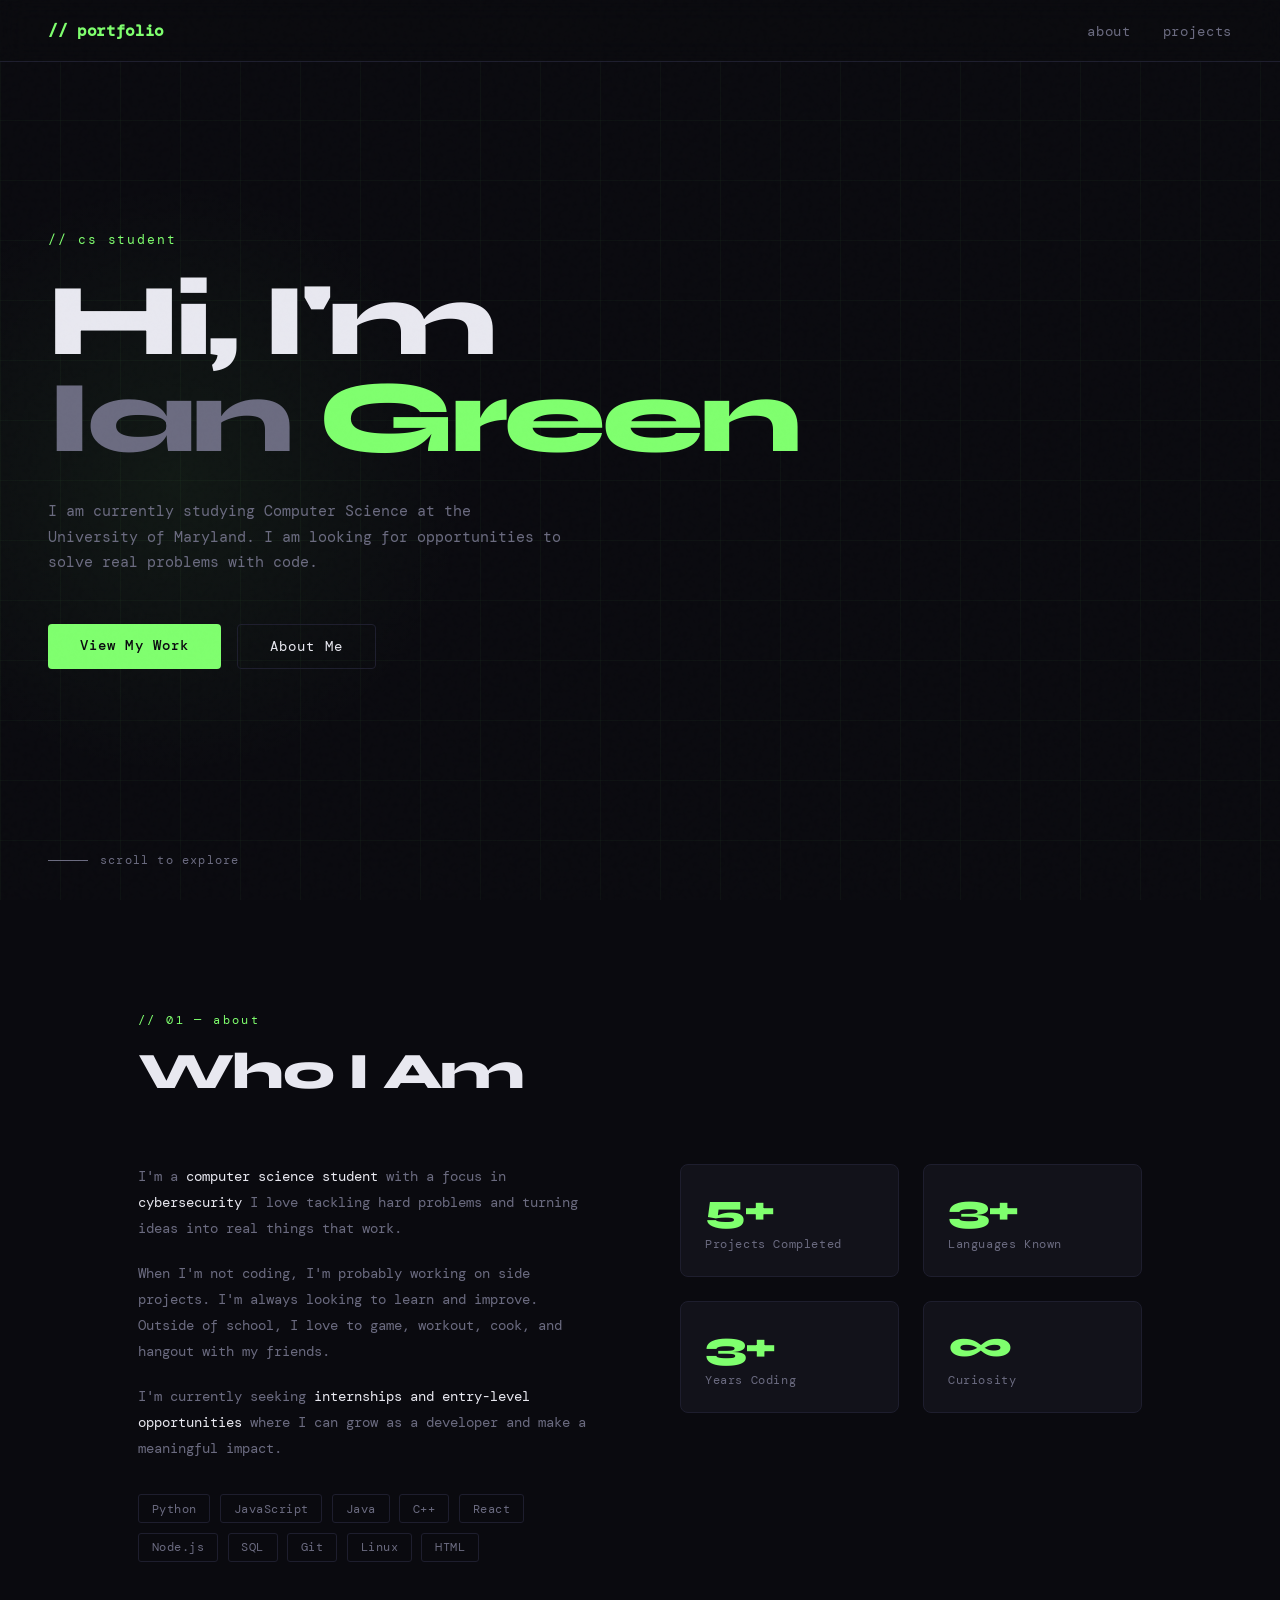
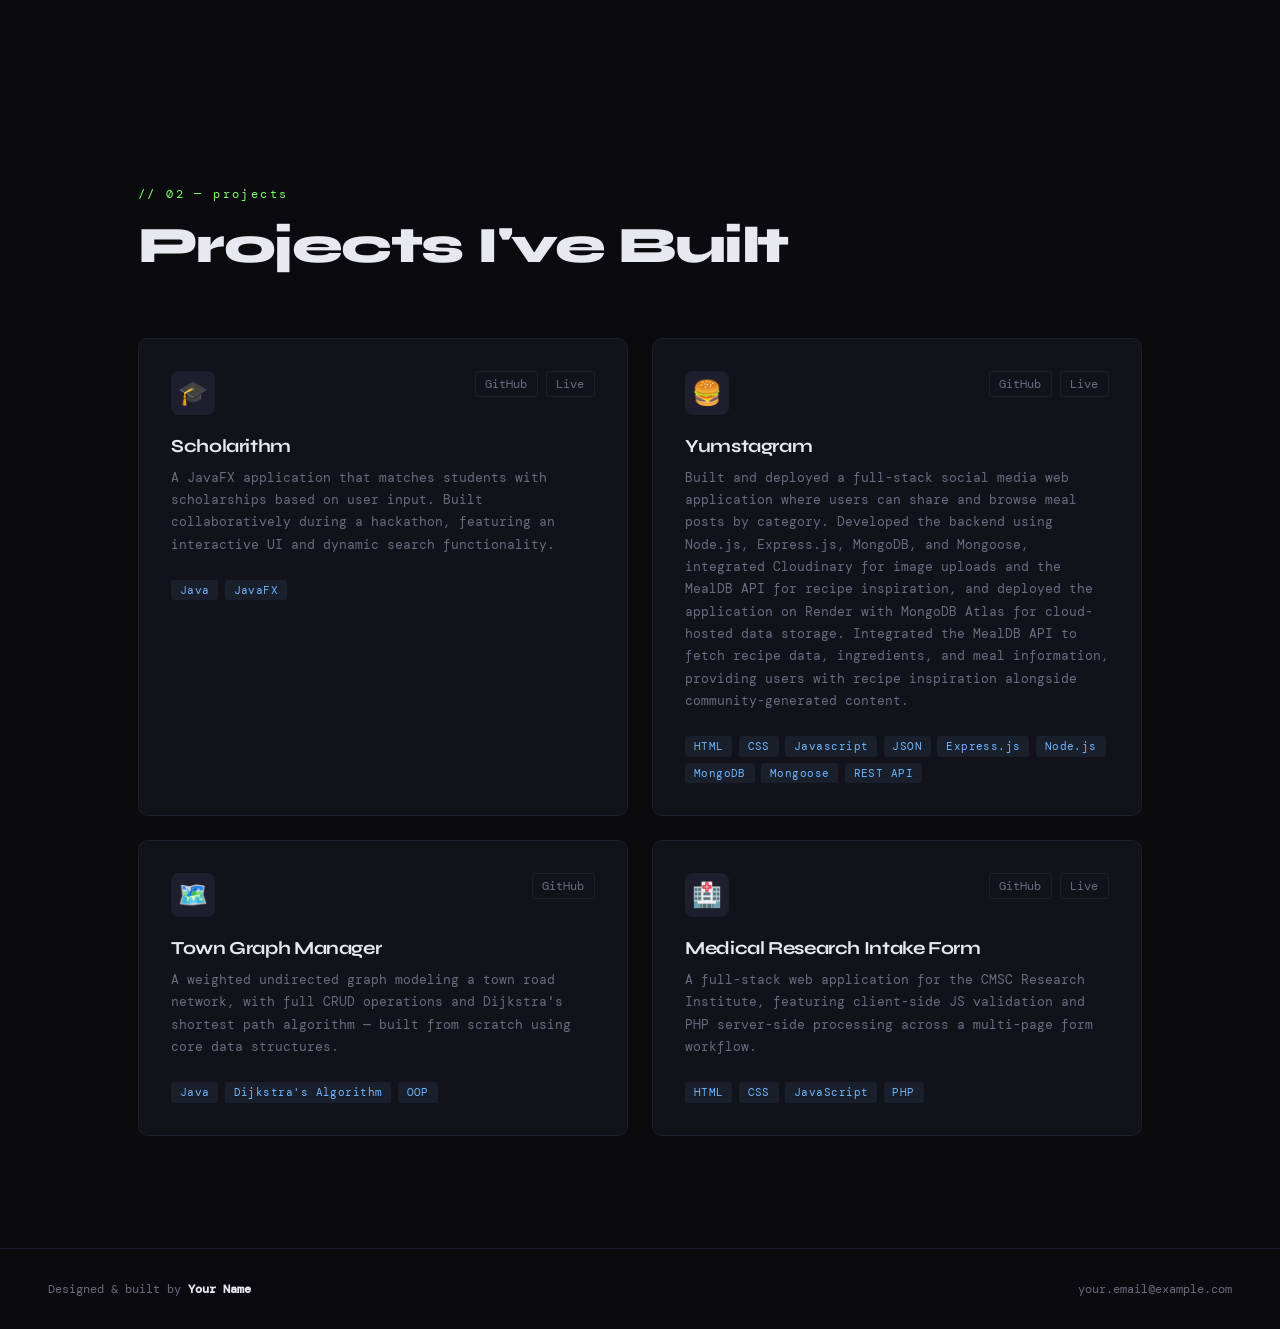
==== commit a3ee7651: "Update index.html" ====
--- a/index.html
+++ b/index.html
@@ -123,8 +123,8 @@
       <div class="project-top">
         <div class="project-icon">🍔</div>
         <div class="project-links">
-          <a href="#">GitHub</a>
-          <a href="#">Live</a>
+          <a href="https://github.com/Ashleyjules14/Yumstagram-app">GitHub</a>
+          <a href="https://yumstagram.onrender.com/">Live</a>
         </div>
       </div>
       <div class="project-name">Yumstagram</div>
@@ -133,12 +133,20 @@
         can share and browse meal posts by category. Developed the backend using Node.js, 
         Express.js, MongoDB, and Mongoose, integrated Cloudinary for image uploads and 
         the MealDB API for recipe inspiration, and deployed the application on Render 
-        with MongoDB Atlas for cloud-hosted data storage.
+        with MongoDB Atlas for cloud-hosted data storage. Integrated the MealDB API to 
+        fetch recipe data, ingredients, and meal information, providing users with recipe 
+        inspiration alongside community-generated content.
       </p>
       <div class="project-stack">
         <span class="stack-tag">HTML</span>
         <span class="stack-tag">CSS</span>
         <span class="stack-tag">Javascript</span>
+        <span class="stack-tag">JSON</span>
+        <span class="stack-tag">Express.js</span>
+        <span class="stack-tag">Node.js</span>
+        <span class="stack-tag">MongoDB</span>
+        <span class="stack-tag">Mongoose</span>
+        <span class="stack-tag">REST API</span>
       </div>
     </div>
     
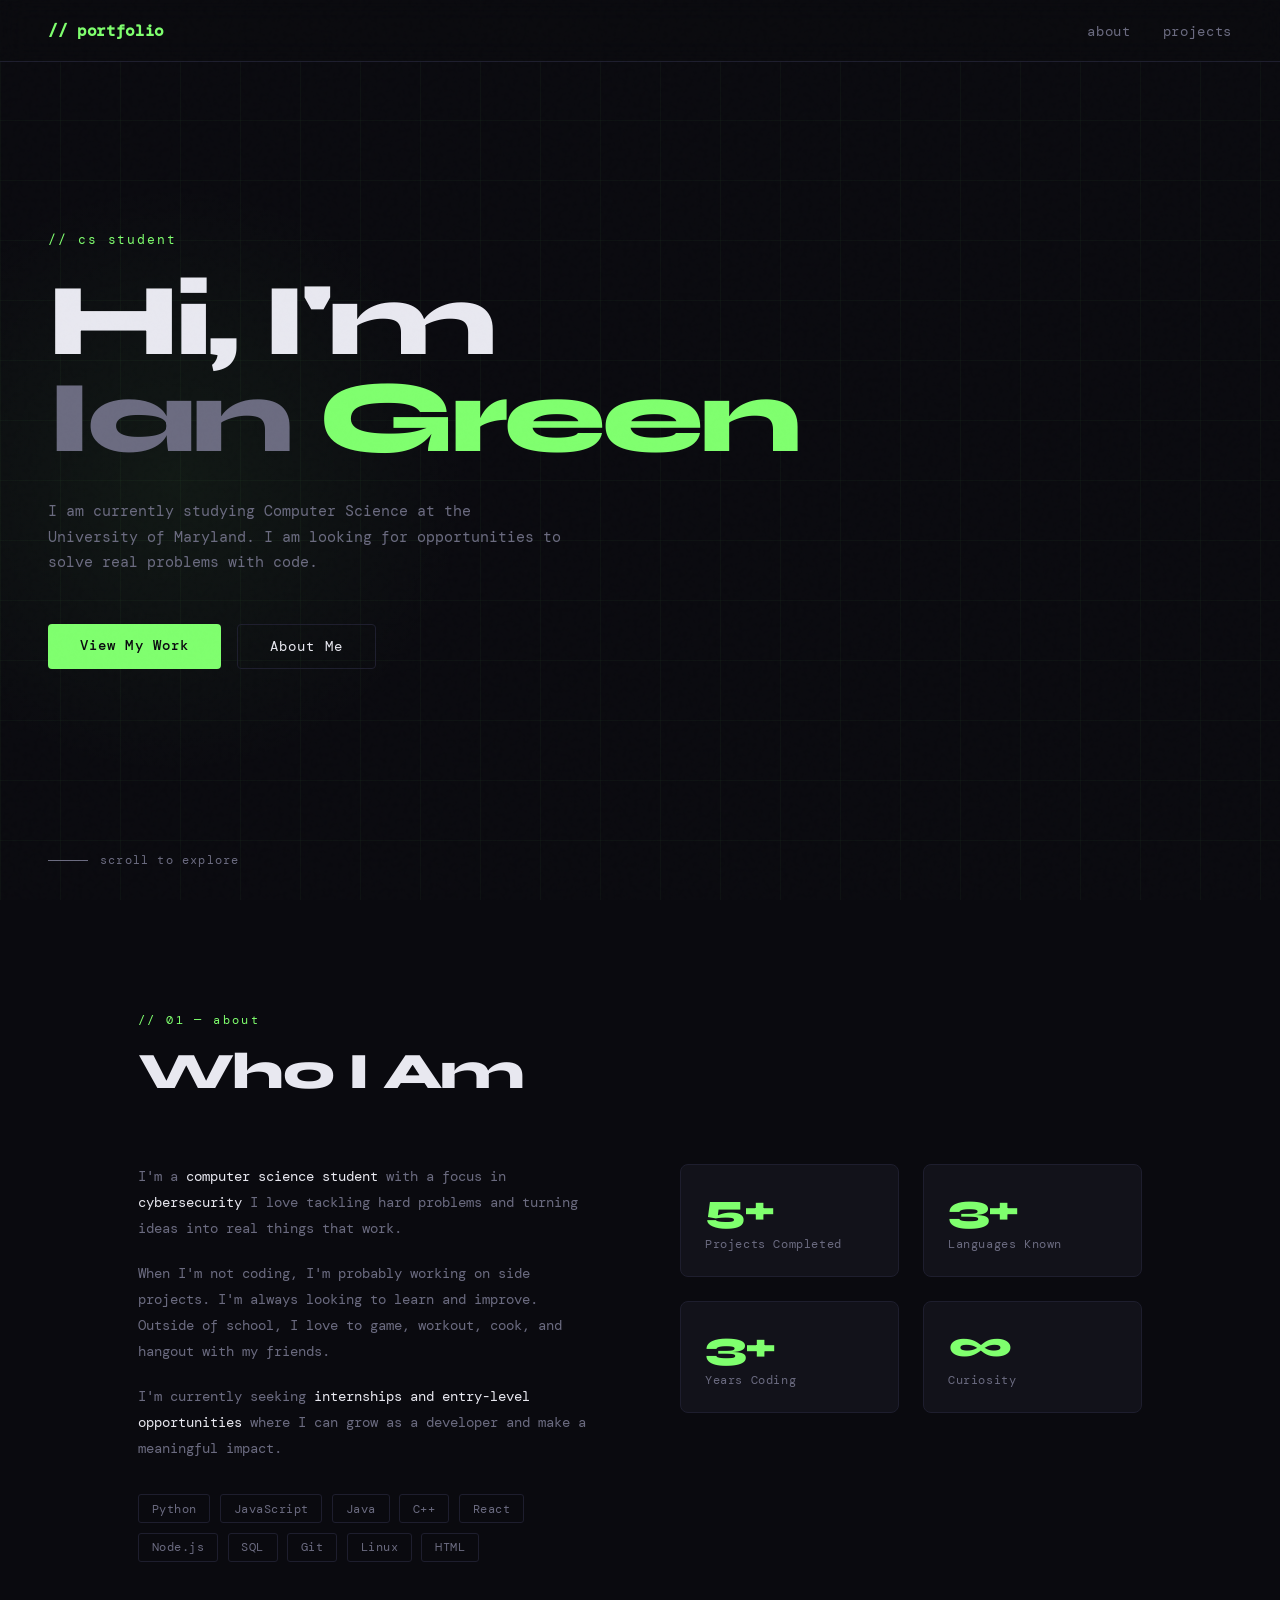
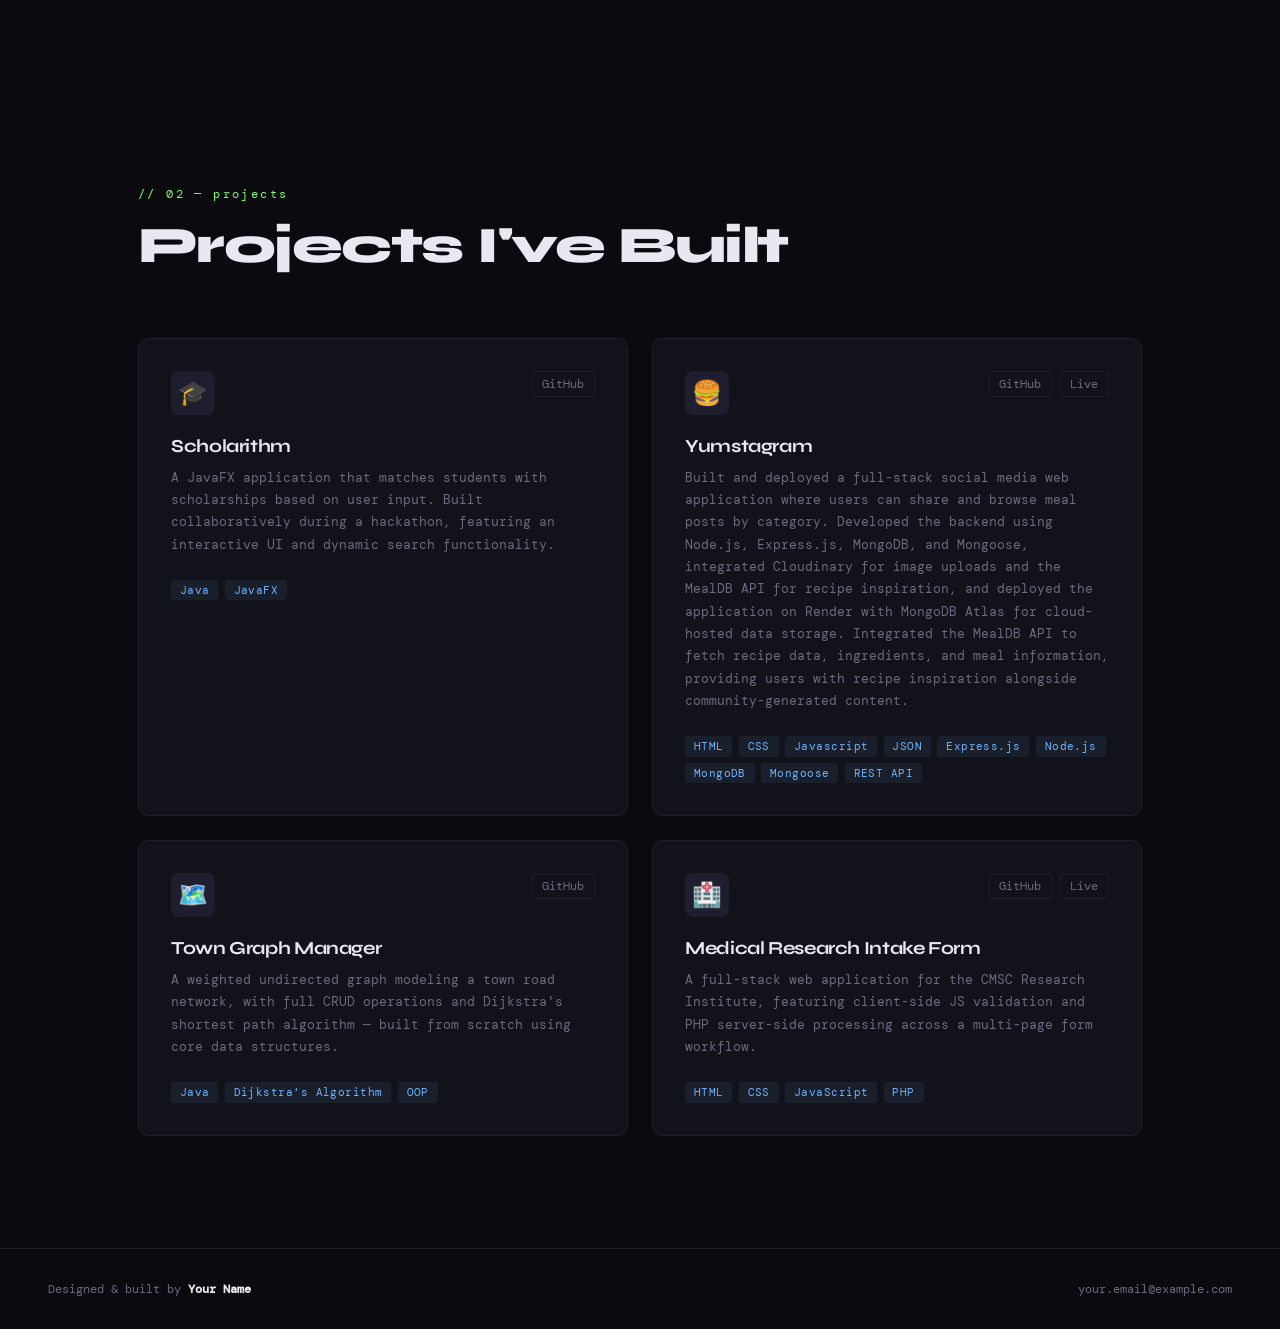
==== commit 06479af6: "Update GitHub link in project card" ====
--- a/index.html
+++ b/index.html
@@ -103,8 +103,7 @@
       <div class="project-top">
         <div class="project-icon">🎓</div>
         <div class="project-links">
-          <a href="#">GitHub</a>
-          <a href="#">Live</a>
+          <a href="https://github.com/icyig1/Scholarithm/tree/main">GitHub</a>
         </div>
       </div>
       <div class="project-name">Scholarithm</div>
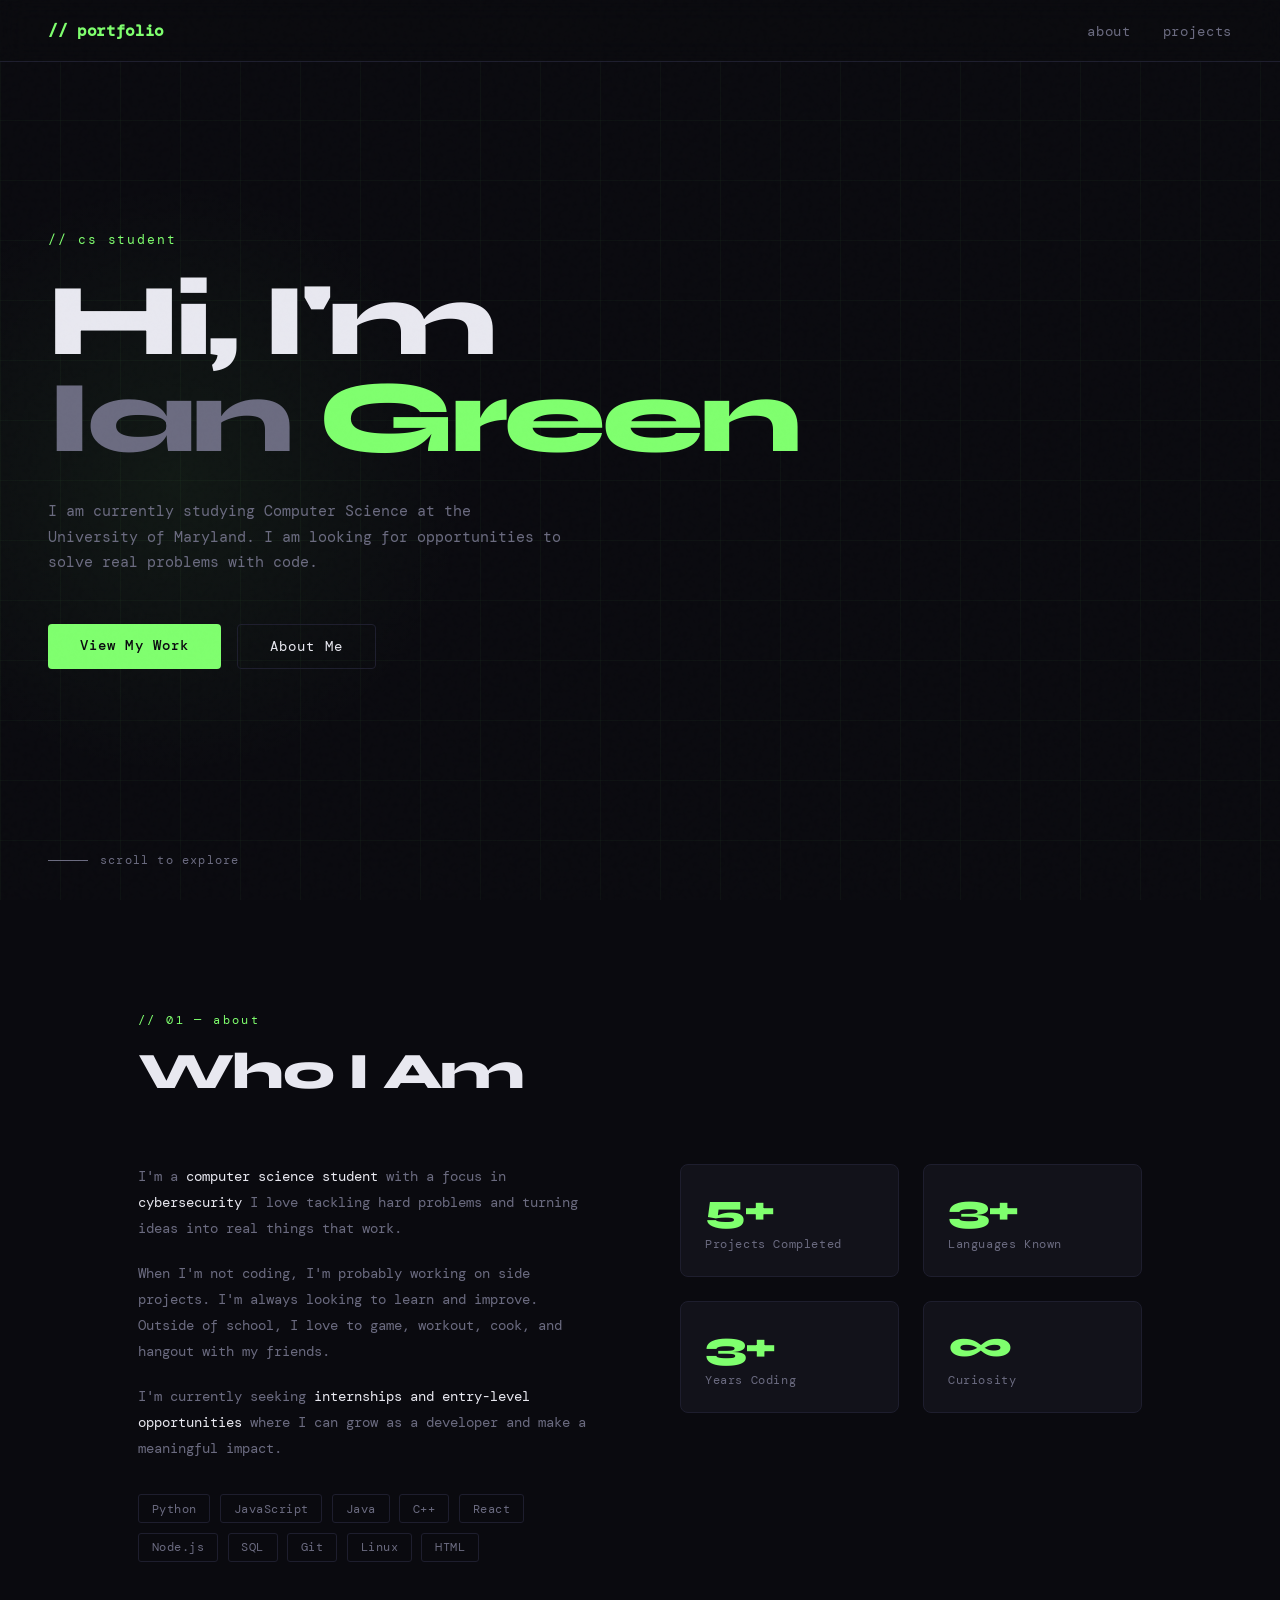
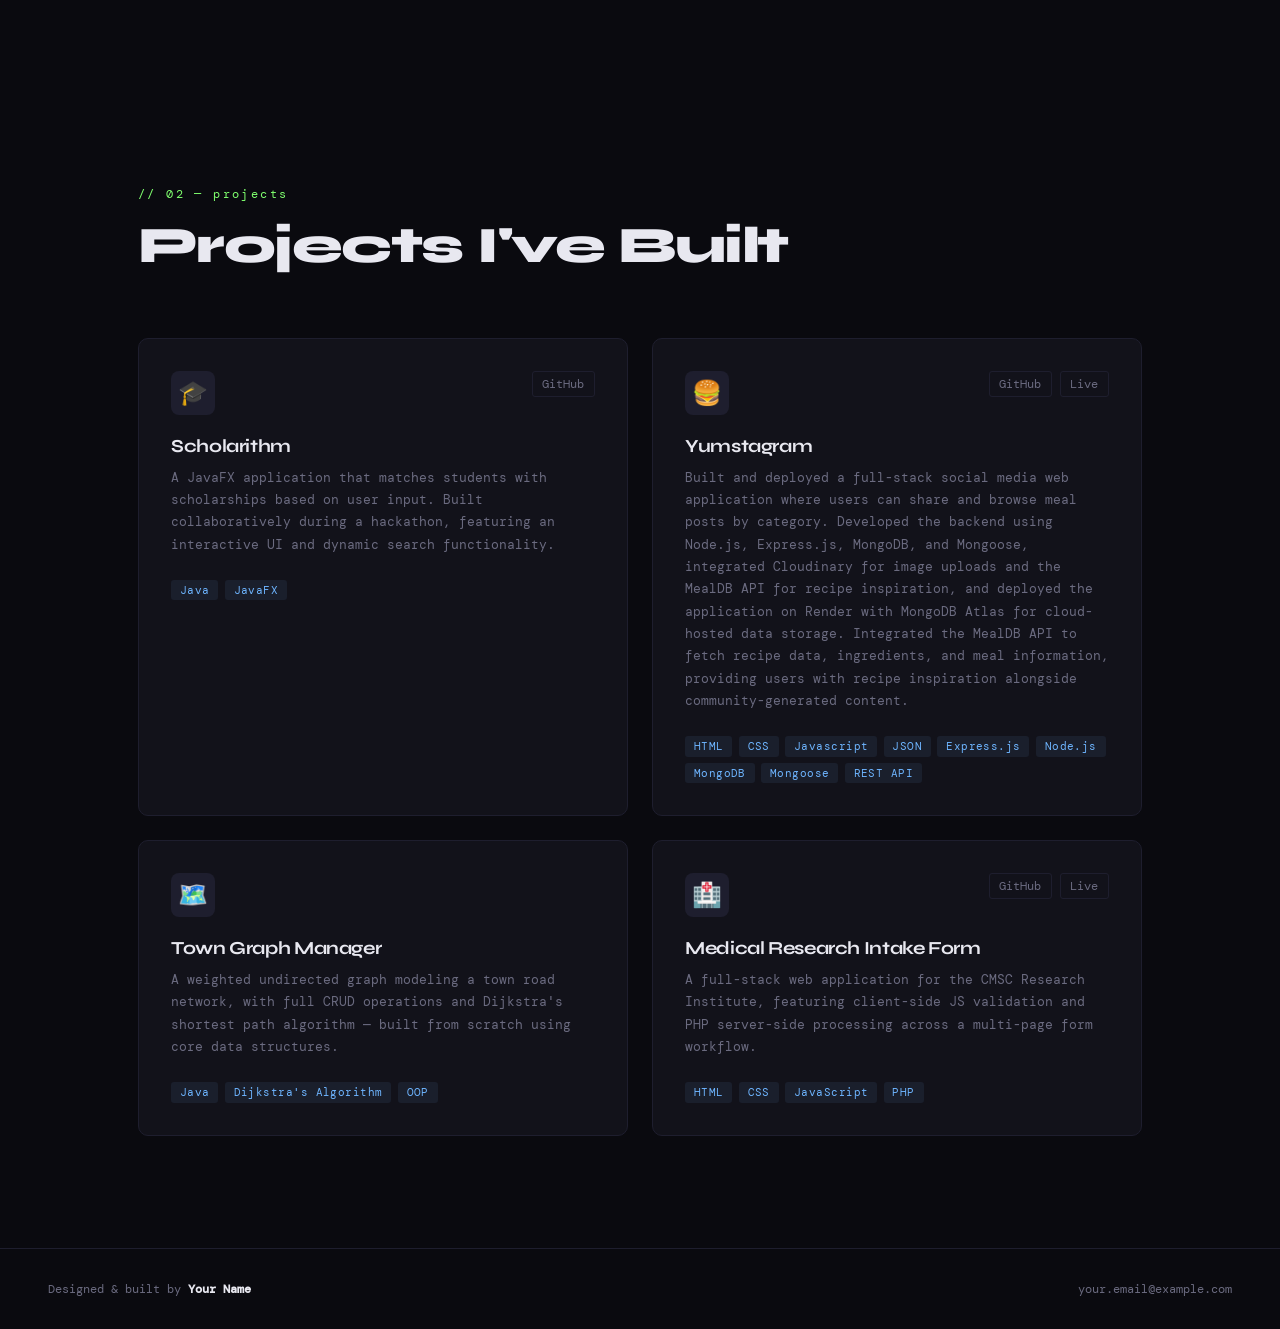
==== commit 263dbdeb: "Remove GitHub link from project card" ====
--- a/index.html
+++ b/index.html
@@ -153,7 +153,6 @@
       <div class="project-top">
         <div class="project-icon">🗺️</div>
         <div class="project-links">
-          <a href="#">GitHub</a>
         </div>
       </div>
       <div class="project-name">Town Graph Manager</div>
